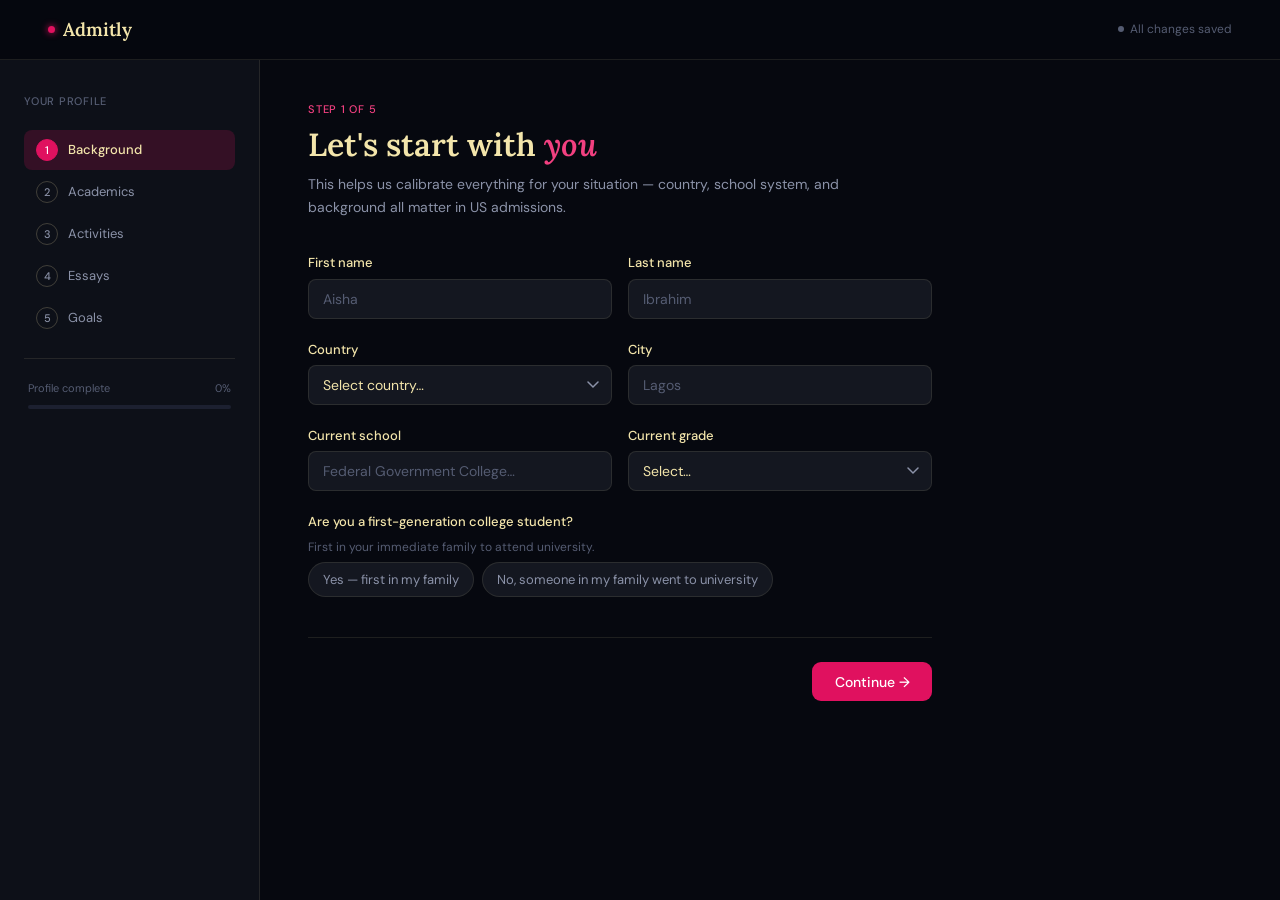
==== profile.html @ 6fceda0a "initial profile setup page" ====
<!DOCTYPE html>
<html lang="en">
<head>
  <meta charset="UTF-8" />
  <meta name="viewport" content="width=device-width, initial-scale=1.0" />
  <title>Admitly — Build Your Profile</title>
  <link rel="preconnect" href="https://fonts.googleapis.com" />
  <link rel="preconnect" href="https://fonts.gstatic.com" crossorigin />
  <link href="https://fonts.googleapis.com/css2?family=Lora:ital,wght@0,400;0,600;1,400&family=DM+Sans:opsz,wght@9..40,300;9..40,400;9..40,500&display=swap" rel="stylesheet" />

  <style>
    *, *::before, *::after { box-sizing: border-box; margin: 0; padding: 0; }

    :root {
      --ruby:        #E0115F;
      --ruby-deep:   #A80D47;
      --ruby-soft:   #F24080;
      --ruby-dim:    rgba(224, 17, 95, 0.18);
      --void:        #06080F;
      --void-2:      #0D1018;
      --void-3:      #141720;
      --void-4:      #1C2030;
      --void-5:      #252840;
      --cream:       #F3E5AB;
      --cream-dim:   #D9C97A;
      --cream-ghost: rgba(243, 229, 171, 0.08);
      --slate:       #8B92A8;
      --slate-dim:   #555C72;
      --border:      rgba(243, 229, 171, 0.1);
      --border-mid:  rgba(243, 229, 171, 0.22);
      --success:     #1A8C5B;
      --success-dim: rgba(26,140,91,0.15);
      --warn:        #C9860A;
      --warn-dim:    rgba(201,134,10,0.15);
    }

    html { scroll-behavior: smooth; }

    body {
      font-family: 'DM Sans', sans-serif;
      font-size: 15px;
      line-height: 1.65;
      color: var(--cream);
      background: var(--void);
      -webkit-font-smoothing: antialiased;
      min-height: 100vh;
    }

    /* ── Nav ─────────────────────────────────────────────── */
    nav {
      display: flex; align-items: center; justify-content: space-between;
      padding: 0 clamp(1.5rem, 5vw, 3rem);
      height: 60px;
      background: rgba(6,8,15,0.9);
      backdrop-filter: blur(16px);
      border-bottom: 1px solid var(--border);
      position: sticky; top: 0; z-index: 100;
    }

    .logo {
      font-family: 'Lora', serif; font-size: 1.15rem; font-weight: 600;
      color: var(--cream); text-decoration: none;
      display: flex; align-items: center; gap: 8px;
    }

    .logo-dot {
      width: 7px; height: 7px; border-radius: 50%;
      background: var(--ruby); box-shadow: 0 0 7px var(--ruby);
    }

    .nav-right { display: flex; align-items: center; gap: 12px; }

    .save-status {
      font-size: 12px; color: var(--slate-dim);
      display: flex; align-items: center; gap: 6px;
      transition: all .3s;
    }

    .save-status.saving { color: var(--warn); }
    .save-status.saved  { color: var(--success); }

    .save-dot {
      width: 6px; height: 6px; border-radius: 50%;
      background: currentColor;
    }

    /* ── Layout ──────────────────────────────────────────── */
    .page {
      display: grid;
      grid-template-columns: 260px 1fr;
      min-height: calc(100vh - 60px);
    }

    /* ── Sidebar ─────────────────────────────────────────── */
    .sidebar {
      background: var(--void-2);
      border-right: 1px solid var(--border);
      padding: 2rem 1.5rem;
      position: sticky;
      top: 60px;
      height: calc(100vh - 60px);
      overflow-y: auto;
    }

    .sidebar-title {
      font-size: 11px; font-weight: 500;
      text-transform: uppercase; letter-spacing: .07em;
      color: var(--slate-dim); margin-bottom: 1.25rem;
    }

    .step-nav { list-style: none; display: flex; flex-direction: column; gap: 2px; }

    .step-nav-item {
      display: flex; align-items: center; gap: 10px;
      padding: 9px 12px; border-radius: 8px;
      cursor: pointer; transition: background .15s;
      text-decoration: none;
    }

    .step-nav-item:hover { background: var(--cream-ghost); }
    .step-nav-item.active { background: var(--ruby-dim); }

    .step-nav-circle {
      width: 22px; height: 22px; border-radius: 50%;
      border: 1px solid var(--border-mid);
      display: flex; align-items: center; justify-content: center;
      font-size: 11px; font-weight: 500; color: var(--slate);
      flex-shrink: 0; transition: all .2s;
    }

    .step-nav-item.done .step-nav-circle {
      background: var(--success); border-color: var(--success); color: #fff;
    }

    .step-nav-item.active .step-nav-circle {
      background: var(--ruby); border-color: var(--ruby); color: #fff;
    }

    .step-nav-label {
      font-size: 13px; color: var(--slate); transition: color .15s;
    }

    .step-nav-item.active .step-nav-label { color: var(--cream); font-weight: 500; }
    .step-nav-item.done  .step-nav-label  { color: var(--slate); }

    .sidebar-divider { height: 1px; background: var(--border); margin: 1.25rem 0; }

    .profile-completeness { padding: 0 4px; }

    .completeness-label {
      font-size: 11px; color: var(--slate-dim);
      display: flex; justify-content: space-between; margin-bottom: 8px;
    }

    .completeness-track {
      height: 4px; background: var(--void-4);
      border-radius: 2px; overflow: hidden;
    }

    .completeness-fill {
      height: 100%; background: var(--ruby);
      border-radius: 2px; transition: width .4s ease;
    }

    /* ── Main content ────────────────────────────────────── */
    .main {
      padding: 2.5rem clamp(1.5rem, 4vw, 3rem);
      max-width: 720px;
    }

    /* ── Step panel ──────────────────────────────────────── */
    .step-panel { display: none; }
    .step-panel.active { display: block; }

    .step-eyebrow {
      font-size: 11px; font-weight: 500;
      text-transform: uppercase; letter-spacing: .07em;
      color: var(--ruby-soft); margin-bottom: .5rem;
    }

    .step-title {
      font-family: 'Lora', serif;
      font-size: clamp(1.5rem, 3vw, 2rem);
      font-weight: 600; line-height: 1.2;
      color: var(--cream); margin-bottom: .5rem;
    }

    .step-title em { font-style: italic; color: var(--ruby-soft); }

    .step-desc {
      font-size: 14px; color: var(--slate);
      line-height: 1.7; margin-bottom: 2rem;
      max-width: 540px;
    }

    /* ── Form elements ───────────────────────────────────── */
    .field { margin-bottom: 1.25rem; }

    .field label {
      display: block; font-size: 13px; font-weight: 500;
      color: var(--cream); margin-bottom: 5px;
    }

    .field .hint {
      font-size: 12px; color: var(--slate-dim);
      margin-bottom: 6px; line-height: 1.5;
    }

    .field input,
    .field select,
    .field textarea {
      width: 100%;
      font-family: 'DM Sans', sans-serif; font-size: 14px;
      background: var(--void-3);
      color: var(--cream);
      border: 1px solid var(--border);
      border-radius: 8px;
      padding: 10px 14px;
      transition: border-color .2s;
      outline: none;
      appearance: none;
    }

    .field input::placeholder,
    .field textarea::placeholder { color: var(--slate-dim); }

    .field input:focus,
    .field select:focus,
    .field textarea:focus {
      border-color: var(--ruby);
      box-shadow: 0 0 0 3px var(--ruby-dim);
    }

    .field select {
      background-image: url("data:image/svg+xml,%3Csvg xmlns='http://www.w3.org/2000/svg' width='12' height='8' viewBox='0 0 12 8'%3E%3Cpath d='M1 1l5 5 5-5' stroke='%238B92A8' stroke-width='1.5' fill='none' stroke-linecap='round'/%3E%3C/svg%3E");
      background-repeat: no-repeat;
      background-position: right 12px center;
      padding-right: 36px;
      cursor: pointer;
    }

    .field select option { background: var(--void-3); color: var(--cream); }

    .field textarea { resize: vertical; min-height: 100px; line-height: 1.65; }

    .grid-2 { display: grid; grid-template-columns: 1fr 1fr; gap: 1rem; }
    .grid-3 { display: grid; grid-template-columns: 1fr 1fr 1fr; gap: 1rem; }

    /* ── Section dividers inside steps ───────────────────── */
    .form-section {
      font-size: 11px; font-weight: 500;
      text-transform: uppercase; letter-spacing: .07em;
      color: var(--slate-dim);
      padding-bottom: .6rem;
      border-bottom: 1px solid var(--border);
      margin: 1.75rem 0 1.25rem;
    }

    /* ── Chip selectors ──────────────────────────────────── */
    .chip-group { display: flex; flex-wrap: wrap; gap: 8px; margin-top: 4px; }

    .chip {
      padding: 6px 14px; border-radius: 20px;
      border: 1px solid var(--border);
      font-size: 13px; cursor: pointer;
      color: var(--slate); background: var(--void-3);
      transition: all .15s; user-select: none;
    }

    .chip:hover { border-color: var(--border-mid); color: var(--cream); }
    .chip.selected { background: var(--ruby-dim); border-color: var(--ruby); color: var(--ruby-soft); }

    /* ── Activity rows ───────────────────────────────────── */
    .activity-list { display: flex; flex-direction: column; gap: 8px; margin-bottom: 12px; }

    .activity-row {
      background: var(--void-3);
      border: 1px solid var(--border);
      border-radius: 10px;
      padding: 12px 14px;
      display: grid;
      grid-template-columns: 1fr 1fr 90px 32px;
      gap: 8px;
      align-items: center;
    }

    .activity-row input,
    .activity-row select {
      font-family: 'DM Sans', sans-serif; font-size: 13px;
      background: var(--void-4); color: var(--cream);
      border: 1px solid var(--border); border-radius: 6px;
      padding: 7px 10px; outline: none;
      transition: border-color .2s; width: 100%;
    }

    .activity-row input:focus,
    .activity-row select:focus { border-color: var(--ruby); }

    .activity-row select {
      background-image: url("data:image/svg+xml,%3Csvg xmlns='http://www.w3.org/2000/svg' width='10' height='6' viewBox='0 0 10 6'%3E%3Cpath d='M1 1l4 4 4-4' stroke='%238B92A8' stroke-width='1.5' fill='none' stroke-linecap='round'/%3E%3C/svg%3E");
      background-repeat: no-repeat;
      background-position: right 8px center;
      padding-right: 26px;
      appearance: none;
      cursor: pointer;
    }

    .activity-row select option { background: var(--void-3); }

    .del-btn {
      background: none; border: none; cursor: pointer;
      color: var(--slate-dim); font-size: 18px; line-height: 1;
      padding: 4px; border-radius: 4px; transition: color .15s;
      display: flex; align-items: center; justify-content: center;
    }

    .del-btn:hover { color: var(--ruby-soft); }

    .add-btn {
      display: inline-flex; align-items: center; gap: 6px;
      font-size: 13px; font-weight: 500; color: var(--ruby-soft);
      cursor: pointer; background: none; border: none;
      font-family: 'DM Sans', sans-serif;
      padding: 4px 0; transition: color .15s;
    }

    .add-btn:hover { color: var(--ruby); }

    /* ── Word counter ────────────────────────────────────── */
    .word-counter {
      font-size: 11px; color: var(--slate-dim);
      text-align: right; margin-top: 4px;
    }

    .word-counter.over { color: var(--ruby-soft); }

    /* ── Info box ────────────────────────────────────────── */
    .info-box {
      background: var(--void-3);
      border: 1px solid var(--border);
      border-left: 3px solid var(--ruby);
      border-radius: 0 8px 8px 0;
      padding: 12px 14px;
      font-size: 13px; color: var(--slate);
      line-height: 1.65; margin-bottom: 1.25rem;
    }

    /* ── Step nav buttons ────────────────────────────────── */
    .step-actions {
      display: flex; justify-content: space-between; align-items: center;
      margin-top: 2.5rem; padding-top: 1.5rem;
      border-top: 1px solid var(--border);
    }

    .btn {
      display: inline-flex; align-items: center; gap: 6px;
      font-family: 'DM Sans', sans-serif; font-size: 14px; font-weight: 500;
      border-radius: 9px; padding: .65rem 1.4rem;
      cursor: pointer; transition: all .2s; border: none; text-decoration: none;
    }

    .btn-back {
      background: transparent;
      border: 1px solid var(--border-mid);
      color: var(--slate);
    }

    .btn-back:hover { color: var(--cream); border-color: var(--border-mid); background: var(--cream-ghost); }

    .btn-next {
      background: var(--ruby); color: #fff;
    }

    .btn-next:hover { background: var(--ruby-deep); }

    .btn-next:disabled {
      opacity: .45; cursor: not-allowed;
    }

    .btn-finish {
      background: var(--ruby); color: #fff;
      font-size: 15px; padding: .8rem 2rem; border-radius: 10px;
    }

    .btn-finish:hover { background: var(--ruby-deep); }

    /* ── Finish screen ───────────────────────────────────── */
    .finish-screen { text-align: center; padding: 3rem 1rem; }

    .finish-icon {
      width: 60px; height: 60px; border-radius: 50%;
      background: var(--ruby-dim); margin: 0 auto 1.5rem;
      display: flex; align-items: center; justify-content: center;
    }

    .finish-icon svg { width: 26px; height: 26px; stroke: var(--ruby-soft); fill: none; stroke-width: 2; stroke-linecap: round; stroke-linejoin: round; }

    .finish-title {
      font-family: 'Lora', serif; font-size: 2rem; font-weight: 600;
      color: var(--cream); margin-bottom: .75rem;
    }

    .finish-title em { font-style: italic; color: var(--ruby-soft); }

    .finish-sub {
      font-size: 15px; color: var(--slate); line-height: 1.7;
      margin-bottom: 2rem; max-width: 420px;
      margin-left: auto; margin-right: auto;
    }

    .summary-chips {
      display: flex; flex-wrap: wrap; gap: 8px;
      justify-content: center; margin-bottom: 2rem;
    }

    .summary-chip {
      background: var(--void-3); border: 1px solid var(--border);
      border-radius: 8px; padding: 6px 14px; font-size: 13px; color: var(--slate);
    }

    /* ── Toast ───────────────────────────────────────────── */
    .toast {
      position: fixed; bottom: 2rem; right: 2rem;
      background: var(--void-3); border: 1px solid var(--border);
      border-radius: 10px; padding: 12px 18px;
      font-size: 13px; color: var(--cream);
      display: flex; align-items: center; gap: 8px;
      transform: translateY(80px); opacity: 0;
      transition: all .3s ease;
      z-index: 200;
    }

    .toast.show { transform: translateY(0); opacity: 1; }
    .toast-dot { width: 7px; height: 7px; border-radius: 50%; background: var(--success); }

    /* ── Responsive ──────────────────────────────────────── */
    @media (max-width: 700px) {
      .page { grid-template-columns: 1fr; }
      .sidebar { display: none; }
      .grid-2, .grid-3 { grid-template-columns: 1fr; }
      .activity-row { grid-template-columns: 1fr 32px; grid-template-rows: auto auto auto; }
      .activity-row input:first-child { grid-column: 1; }
    }
  </style>
</head>
<body>

  <!-- ── Nav ─────────────────────────────────────────────── -->
  <nav>
    <a href="index.html" class="logo"><span class="logo-dot"></span>Admitly</a>
    <div class="nav-right">
      <div class="save-status" id="saveStatus">
        <span class="save-dot"></span>
        <span id="saveText">All changes saved</span>
      </div>
    </div>
  </nav>

  <div class="page">

    <!-- ── Sidebar ────────────────────────────────────────── -->
    <aside class="sidebar">
      <div class="sidebar-title">Your profile</div>
      <ul class="step-nav" id="stepNav">
        <li class="step-nav-item active" data-step="0" onclick="goToStep(0)">
          <div class="step-nav-circle">1</div>
          <span class="step-nav-label">Background</span>
        </li>
        <li class="step-nav-item" data-step="1" onclick="goToStep(1)">
          <div class="step-nav-circle">2</div>
          <span class="step-nav-label">Academics</span>
        </li>
        <li class="step-nav-item" data-step="2" onclick="goToStep(2)">
          <div class="step-nav-circle">3</div>
          <span class="step-nav-label">Activities</span>
        </li>
        <li class="step-nav-item" data-step="3" onclick="goToStep(3)">
          <div class="step-nav-circle">4</div>
          <span class="step-nav-label">Essays</span>
        </li>
        <li class="step-nav-item" data-step="4" onclick="goToStep(4)">
          <div class="step-nav-circle">5</div>
          <span class="step-nav-label">Goals</span>
        </li>
      </ul>

      <div class="sidebar-divider"></div>

      <div class="profile-completeness">
        <div class="completeness-label">
          <span>Profile complete</span>
          <span id="completenessNum">0%</span>
        </div>
        <div class="completeness-track">
          <div class="completeness-fill" id="completenessFill" style="width:0%"></div>
        </div>
      </div>
    </aside>

    <!-- ── Main ───────────────────────────────────────────── -->
    <main class="main">

      <!-- Step 1: Background -->
      <div class="step-panel active" id="panel-0">
        <div class="step-eyebrow">Step 1 of 5</div>
        <h1 class="step-title">Let's start with <em>you</em></h1>
        <p class="step-desc">This helps us calibrate everything for your situation — country, school system, and background all matter in US admissions.</p>

        <div class="grid-2">
          <div class="field">
            <label>First name</label>
            <input id="firstName" type="text" placeholder="Aisha" oninput="save()" />
          </div>
          <div class="field">
            <label>Last name</label>
            <input id="lastName" type="text" placeholder="Ibrahim" oninput="save()" />
          </div>
        </div>

        <div class="grid-2">
          <div class="field">
            <label>Country</label>
            <select id="country" onchange="save()">
              <option value="">Select country…</option>
              <option>Afghanistan</option><option>Albania</option><option>Algeria</option>
              <option>Argentina</option><option>Armenia</option><option>Azerbaijan</option>
              <option>Bangladesh</option><option>Bolivia</option><option>Brazil</option>
              <option>Cambodia</option><option>Cameroon</option><option>Chile</option>
              <option>China</option><option>Colombia</option><option>Congo</option>
              <option>Ecuador</option><option>Egypt</option><option>Ethiopia</option>
              <option>Georgia</option><option>Ghana</option><option>Guatemala</option>
              <option>Honduras</option><option>India</option><option>Indonesia</option>
              <option>Iran</option><option>Iraq</option><option>Jordan</option>
              <option>Kazakhstan</option><option>Kenya</option><option>Kyrgyzstan</option>
              <option>Lebanon</option><option>Libya</option><option>Malaysia</option>
              <option>Mexico</option><option>Mongolia</option><option>Morocco</option>
              <option>Mozambique</option><option>Myanmar</option><option>Nepal</option>
              <option>Nicaragua</option><option>Nigeria</option><option>Pakistan</option>
              <option>Panama</option><option>Paraguay</option><option>Peru</option>
              <option>Philippines</option><option>Rwanda</option><option>Senegal</option>
              <option>Sierra Leone</option><option>Sri Lanka</option><option>Sudan</option>
              <option>Syria</option><option>Tajikistan</option><option>Tanzania</option>
              <option>Thailand</option><option>Tunisia</option><option>Turkey</option>
              <option>Turkmenistan</option><option>Uganda</option><option>Ukraine</option>
              <option>Uzbekistan</option><option>Venezuela</option><option>Vietnam</option>
              <option>Yemen</option><option>Zambia</option><option>Zimbabwe</option>
            </select>
          </div>
          <div class="field">
            <label>City</label>
            <input id="city" type="text" placeholder="Lagos" oninput="save()" />
          </div>
        </div>

        <div class="grid-2">
          <div class="field">
            <label>Current school</label>
            <input id="school" type="text" placeholder="Federal Government College…" oninput="save()" />
          </div>
          <div class="field">
            <label>Current grade</label>
            <select id="grade" onchange="save()">
              <option value="">Select…</option>
              <option>Grade 9 (Freshman)</option>
              <option>Grade 10 (Sophomore)</option>
              <option>Grade 11 (Junior)</option>
              <option>Grade 12 (Senior)</option>
              <option>Gap year / graduated</option>
            </select>
          </div>
        </div>

        <div class="field">
          <label>Are you a first-generation college student?</label>
          <div class="hint">First in your immediate family to attend university.</div>
          <div class="chip-group" id="firstGenGroup">
            <div class="chip" onclick="selectChip('firstGenGroup','firstGen','yes',this)">Yes — first in my family</div>
            <div class="chip" onclick="selectChip('firstGenGroup','firstGen','no',this)">No, someone in my family went to university</div>
          </div>
        </div>

        <div class="step-actions">
          <span></span>
          <button class="btn btn-next" onclick="nextStep()">Continue →</button>
        </div>
      </div>

      <!-- Step 2: Academics -->
      <div class="step-panel" id="panel-1">
        <div class="step-eyebrow">Step 2 of 5</div>
        <h1 class="step-title">Your <em>academic</em> profile</h1>
        <p class="step-desc">Enter what you have. Don't worry if you haven't taken every test — we'll tell you which ones matter for your target schools.</p>

        <div class="form-section">GPA</div>

        <div class="grid-2">
          <div class="field">
            <label>Cumulative GPA</label>
            <div class="hint">Convert to 4.0 scale if needed — we'll help if your system is different.</div>
            <input id="gpa" type="number" step="0.01" min="0" max="4.0" placeholder="3.80" oninput="save()" />
          </div>
          <div class="field">
            <label>Grading scale</label>
            <select id="gradingScale" onchange="save()">
              <option value="">Select…</option>
              <option>4.0 scale</option>
              <option>5.0 scale (weighted)</option>
              <option>100-point scale</option>
              <option>A–F letter grades</option>
              <option>WAEC / NECO grading</option>
              <option>Other</option>
            </select>
          </div>
        </div>

        <div class="form-section">Standardized tests</div>

        <div class="grid-3">
          <div class="field">
            <label>SAT total</label>
            <div class="hint">400–1600. Leave blank if not taken.</div>
            <input id="sat" type="number" placeholder="1380" oninput="save()" />
          </div>
          <div class="field">
            <label>ACT composite</label>
            <div class="hint">1–36.</div>
            <input id="act" type="number" placeholder="30" oninput="save()" />
          </div>
          <div class="field">
            <label>TOEFL / IELTS</label>
            <div class="hint">Leave blank if native English speaker.</div>
            <input id="toefl" placeholder="105 / 7.5" oninput="save()" />
          </div>
        </div>

        <div class="form-section">Curriculum</div>

        <div class="grid-3">
          <div class="field">
            <label>IB predicted score</label>
            <div class="hint">Out of 45. Leave blank if not IB.</div>
            <input id="ib" type="number" placeholder="38" oninput="save()" />
          </div>
          <div class="field">
            <label>AP courses taken</label>
            <div class="hint">Total number taken or planned.</div>
            <input id="ap" type="number" placeholder="4" oninput="save()" />
          </div>
          <div class="field">
            <label>A-Levels</label>
            <div class="hint">Number of A-Level subjects.</div>
            <input id="alevels" type="number" placeholder="3" oninput="save()" />
          </div>
        </div>

        <div class="info-box">
          No SAT yet? That's okay — many schools are test-optional. But a score of 1350+ can significantly improve your chances at match schools. We'll factor in whether you have a test when building your list.
        </div>

        <div class="step-actions">
          <button class="btn btn-back" onclick="prevStep()">← Back</button>
          <button class="btn btn-next" onclick="nextStep()">Continue →</button>
        </div>
      </div>

      <!-- Step 3: Activities -->
      <div class="step-panel" id="panel-2">
        <div class="step-eyebrow">Step 3 of 5</div>
        <h1 class="step-title">Extracurriculars &amp; <em>activities</em></h1>
        <p class="step-desc">List your most meaningful activities — clubs, sports, competitions, volunteering, jobs, research, anything. US admissions values leadership, commitment, and impact.</p>

        <div class="activity-list" id="activityList"></div>
        <button class="add-btn" onclick="addActivity()">+ Add activity</button>

        <div class="info-box" style="margin-top:1.5rem;">
          Tip: Don't just list participation — briefly describe your role and impact. "President" beats "Member". We'll help you frame each activity for your applications later.
        </div>

        <div class="step-actions">
          <button class="btn btn-back" onclick="prevStep()">← Back</button>
          <button class="btn btn-next" onclick="nextStep()">Continue →</button>
        </div>
      </div>

      <!-- Step 4: Essays -->
      <div class="step-panel" id="panel-3">
        <div class="step-eyebrow">Step 4 of 5</div>
        <h1 class="step-title">Your <em>essays</em></h1>
        <p class="step-desc">Paste drafts if you have them, or write a few sentences of ideas. This is where international students most often lose points — we'll help you fix that.</p>

        <div class="field">
          <label>Common App personal statement</label>
          <div class="hint">650 words max. This goes to every school. Tell your story — who you are, not just what you've achieved.</div>
          <textarea id="personalStatement" rows="10" placeholder="Paste your draft here, or write a few sentences about what you'd want to say. What experience shaped who you are? What do you want a US admissions officer to understand about you that isn't obvious from your grades?" oninput="save(); countWords('personalStatement','psCount',650)"></textarea>
          <div class="word-counter" id="psCount">0 / 650 words</div>
        </div>

        <div class="field">
          <label>Why this major? <span style="font-weight:400;color:var(--slate-dim);font-size:12px">— optional for now</span></label>
          <div class="hint">Many schools ask why you want to study your chosen field. A rough draft or a few key ideas is enough for now.</div>
          <textarea id="whyMajor" rows="5" placeholder="e.g. I became interested in CS after building a small weather app to help my family's farm predict rainfall…" oninput="save(); countWords('whyMajor','whyCount',300)"></textarea>
          <div class="word-counter" id="whyCount">0 / 300 words</div>
        </div>

        <div class="step-actions">
          <button class="btn btn-back" onclick="prevStep()">← Back</button>
          <button class="btn btn-next" onclick="nextStep()">Continue →</button>
        </div>
      </div>

      <!-- Step 5: Goals -->
      <div class="step-panel" id="panel-4">
        <div class="step-eyebrow">Step 5 of 5</div>
        <h1 class="step-title">Goals &amp; <em>preferences</em></h1>
        <p class="step-desc">The last piece — this shapes your school list and chance scores directly.</p>

        <div class="field">
          <label>Intended major(s)</label>
          <div class="hint">Select up to 3. You can change your mind — it doesn't lock you in.</div>
          <div class="chip-group" id="majorsGroup">
            <div class="chip" onclick="toggleMulti('majorsGroup','majors',this,3)">Computer Science</div>
            <div class="chip" onclick="toggleMulti('majorsGroup','majors',this,3)">Engineering</div>
            <div class="chip" onclick="toggleMulti('majorsGroup','majors',this,3)">Business</div>
            <div class="chip" onclick="toggleMulti('majorsGroup','majors',this,3)">Economics</div>
            <div class="chip" onclick="toggleMulti('majorsGroup','majors',this,3)">Biology</div>
            <div class="chip" onclick="toggleMulti('majorsGroup','majors',this,3)">Pre-Med</div>
            <div class="chip" onclick="toggleMulti('majorsGroup','majors',this,3)">Mathematics</div>
            <div class="chip" onclick="toggleMulti('majorsGroup','majors',this,3)">Psychology</div>
            <div class="chip" onclick="toggleMulti('majorsGroup','majors',this,3)">Political Science</div>
            <div class="chip" onclick="toggleMulti('majorsGroup','majors',this,3)">International Relations</div>
            <div class="chip" onclick="toggleMulti('majorsGroup','majors',this,3)">Environmental Science</div>
            <div class="chip" onclick="toggleMulti('majorsGroup','majors',this,3)">Architecture</div>
            <div class="chip" onclick="toggleMulti('majorsGroup','majors',this,3)">Film &amp; Media</div>
            <div class="chip" onclick="toggleMulti('majorsGroup','majors',this,3)">Philosophy</div>
            <div class="chip" onclick="toggleMulti('majorsGroup','majors',this,3)">Sociology</div>
            <div class="chip" onclick="toggleMulti('majorsGroup','majors',this,3)">Undecided</div>
          </div>
        </div>

        <div class="grid-2">
          <div class="field">
            <label>Annual budget (tuition + living)</label>
            <div class="hint">Include financial aid you'd need. This is private and shapes your list.</div>
            <select id="budget" onchange="save()">
              <option value="">Select range…</option>
              <option>Under $20,000/yr (need significant aid)</option>
              <option>$20,000–$35,000/yr</option>
              <option>$35,000–$55,000/yr</option>
              <option>$55,000+ / no budget constraint</option>
            </select>
          </div>
          <div class="field">
            <label>Application timeline</label>
            <select id="timeline" onchange="save()">
              <option value="">Select…</option>
              <option>Applying this fall (Class of 2026)</option>
              <option>Applying next fall (Class of 2027)</option>
              <option>Applying in 2+ years</option>
              <option>Just exploring for now</option>
            </select>
          </div>
        </div>

        <div class="field">
          <label>What matters most to you in a university?</label>
          <div class="chip-group" id="valuesGroup">
            <div class="chip" onclick="toggleMulti('valuesGroup','values',this,99)">Financial aid available</div>
            <div class="chip" onclick="toggleMulti('valuesGroup','values',this,99)">Strong research opportunities</div>
            <div class="chip" onclick="toggleMulti('valuesGroup','values',this,99)">Large international community</div>
            <div class="chip" onclick="toggleMulti('valuesGroup','values',this,99)">Small class sizes</div>
            <div class="chip" onclick="toggleMulti('valuesGroup','values',this,99)">Co-op / internship programs</div>
            <div class="chip" onclick="toggleMulti('valuesGroup','values',this,99)">Urban campus</div>
            <div class="chip" onclick="toggleMulti('valuesGroup','values',this,99)">Strong alumni network</div>
            <div class="chip" onclick="toggleMulti('valuesGroup','values',this,99)">Sports &amp; campus life</div>
            <div class="chip" onclick="toggleMulti('valuesGroup','values',this,99)">Close to industry / tech hubs</div>
          </div>
        </div>

        <div class="step-actions">
          <button class="btn btn-back" onclick="prevStep()">← Back</button>
          <button class="btn btn-finish" onclick="finish()">Complete profile →</button>
        </div>
      </div>

      <!-- Finish screen -->
      <div class="step-panel" id="panel-finish">
        <div class="finish-screen">
          <div class="finish-icon">
            <svg viewBox="0 0 24 24"><polyline points="20 6 9 17 4 12"/></svg>
          </div>
          <h1 class="finish-title">Profile <em>complete!</em></h1>
          <p class="finish-sub">Your profile has been saved. Next step: see your personalized school list and admission chances.</p>
          <div class="summary-chips" id="summaryChips"></div>
          <a href="results.html" class="btn btn-finish">See my school list + chances →</a>
        </div>
      </div>

    </main>
  </div>

  <!-- Toast -->
  <div class="toast" id="toast">
    <span class="toast-dot"></span>
    <span id="toastMsg">Profile saved</span>
  </div>

  <script>
    // ── State ─────────────────────────────────────────────
    let currentStep = 0;
    const TOTAL_STEPS = 5;

    const state = {
      firstName: '', lastName: '', country: '', city: '', school: '',
      grade: '', firstGen: '',
      gpa: '', gradingScale: '', sat: '', act: '', toefl: '', ib: '', ap: '', alevels: '',
      activities: [{ name: '', role: '', years: '1' }],
      personalStatement: '', whyMajor: '',
      majors: [], budget: '', timeline: '', values: []
    };

    // ── LocalStorage persistence ──────────────────────────
    function save() {
      collectFields();
      try {
        localStorage.setItem('admitly_profile', JSON.stringify(state));
        setSaveStatus('saved', 'All changes saved');
      } catch(e) {
        setSaveStatus('saving', 'Could not save');
      }
      updateCompleteness();
    }

    function loadSaved() {
      const raw = localStorage.getItem('admitly_profile');
      if (!raw) return;
      try {
        const saved = JSON.parse(raw);
        Object.assign(state, saved);
        restoreFields();
        updateCompleteness();
      } catch(e) {}
    }

    function collectFields() {
      const ids = ['firstName','lastName','country','city','school','grade',
                   'gpa','gradingScale','sat','act','toefl','ib','ap','alevels',
                   'personalStatement','whyMajor','budget','timeline'];
      ids.forEach(id => {
        const el = document.getElementById(id);
        if (el) state[id] = el.value;
      });
      // activities collected live via addActivity/removeActivity
    }

    function restoreFields() {
      const ids = ['firstName','lastName','country','city','school','grade',
                   'gpa','gradingScale','sat','act','toefl','ib','ap','alevels',
                   'personalStatement','whyMajor','budget','timeline'];
      ids.forEach(id => {
        const el = document.getElementById(id);
        if (el && state[id]) el.value = state[id];
      });

      // restore chips
      if (state.firstGen) restoreSingleChip('firstGenGroup', 'firstGen', state.firstGen);
      if (state.majors.length) restoreMultiChips('majorsGroup', state.majors);
      if (state.values.length) restoreMultiChips('valuesGroup', state.values);

      // restore activities
      if (state.activities && state.activities.length) {
        renderActivities();
      }

      // restore word counts
      countWords('personalStatement', 'psCount', 650);
      countWords('whyMajor', 'whyCount', 300);
    }

    function restoreSingleChip(groupId, key, val) {
      document.querySelectorAll(`#${groupId} .chip`).forEach(c => {
        if (c.textContent.trim().toLowerCase().startsWith(val)) {
          c.classList.add('selected');
        }
      });
    }

    function restoreMultiChips(groupId, vals) {
      document.querySelectorAll(`#${groupId} .chip`).forEach(c => {
        if (vals.includes(c.textContent.trim())) c.classList.add('selected');
      });
    }

    // ── Save status indicator ─────────────────────────────
    let saveTimer;
    function setSaveStatus(type, msg) {
      const el = document.getElementById('saveStatus');
      const txt = document.getElementById('saveText');
      el.className = `save-status ${type}`;
      txt.textContent = msg;
      clearTimeout(saveTimer);
      if (type === 'saved') {
        saveTimer = setTimeout(() => {
          el.className = 'save-status';
          txt.textContent = 'All changes saved';
        }, 2000);
      }
    }

    // ── Completeness ──────────────────────────────────────
    function updateCompleteness() {
      const checks = [
        state.firstName, state.country, state.grade,
        state.gpa,
        state.activities.some(a => a.name),
        state.personalStatement.length > 50,
        state.majors.length > 0, state.budget
      ];
      const done = checks.filter(Boolean).length;
      const pct = Math.round(done / checks.length * 100);
      document.getElementById('completenessFill').style.width = pct + '%';
      document.getElementById('completenessNum').textContent = pct + '%';
    }

    // ── Step navigation ───────────────────────────────────
    function goToStep(n) {
      if (n > currentStep + 1) return; // can't skip ahead
      save();
      showStep(n);
    }

    function nextStep() {
      save();
      if (currentStep < TOTAL_STEPS - 1) showStep(currentStep + 1);
    }

    function prevStep() {
      save();
      if (currentStep > 0) showStep(currentStep - 1);
    }

    function showStep(n) {
      // hide all panels
      document.querySelectorAll('.step-panel').forEach(p => p.classList.remove('active'));
      document.getElementById(`panel-${n}`).classList.add('active');

      // update sidebar
      document.querySelectorAll('.step-nav-item').forEach((item, i) => {
        item.classList.remove('active', 'done');
        if (i < n)       item.classList.add('done');
        else if (i === n) item.classList.add('active');

        const circle = item.querySelector('.step-nav-circle');
        if (i < n) circle.textContent = '✓';
        else circle.textContent = i + 1;
      });

      currentStep = n;
      window.scrollTo({ top: 0, behavior: 'smooth' });
    }

    function finish() {
      save();
      // show finish panel
      document.querySelectorAll('.step-panel').forEach(p => p.classList.remove('active'));
      document.getElementById('panel-finish').classList.add('active');
      document.querySelectorAll('.step-nav-item').forEach(item => {
        item.classList.remove('active');
        item.classList.add('done');
        item.querySelector('.step-nav-circle').textContent = '✓';
      });

      // build summary chips
      const chips = [
        state.country || '—',
        state.gpa ? `GPA ${state.gpa}` : 'No GPA yet',
        state.sat ? `SAT ${state.sat}` : 'No SAT yet',
        state.majors.length ? state.majors.slice(0,2).join(', ') : 'Undecided',
        `${state.activities.filter(a=>a.name).length} activities`
      ];
      document.getElementById('summaryChips').innerHTML =
        chips.map(c => `<div class="summary-chip">${c}</div>`).join('');

      showToast('Profile saved successfully!');
      window.scrollTo({ top: 0, behavior: 'smooth' });
    }

    // ── Chip helpers ──────────────────────────────────────
    function selectChip(groupId, key, val, el) {
      document.querySelectorAll(`#${groupId} .chip`).forEach(c => c.classList.remove('selected'));
      el.classList.add('selected');
      state[key] = val;
      save();
    }

    function toggleMulti(groupId, key, el, max) {
      const val = el.textContent.trim();
      if (el.classList.contains('selected')) {
        el.classList.remove('selected');
        state[key] = state[key].filter(v => v !== val);
      } else {
        if (state[key].length >= max) return;
        el.classList.add('selected');
        state[key].push(val);
      }
      save();
    }

    // ── Word counter ──────────────────────────────────────
    function countWords(inputId, counterId, max) {
      const el = document.getElementById(inputId);
      const counter = document.getElementById(counterId);
      if (!el || !counter) return;
      const words = el.value.trim().split(/\s+/).filter(Boolean).length;
      counter.textContent = `${words} / ${max} words`;
      counter.classList.toggle('over', words > max);
    }

    // ── Activities ────────────────────────────────────────
    function renderActivities() {
      const list = document.getElementById('activityList');
      list.innerHTML = state.activities.map((a, i) => `
        <div class="activity-row">
          <input placeholder="Activity name (e.g. Math Olympiad, Debate Club)" value="${escHtml(a.name)}"
            oninput="state.activities[${i}].name=this.value;save()" />
          <input placeholder="Your role (e.g. Team Captain, Founder)" value="${escHtml(a.role)}"
            oninput="state.activities[${i}].role=this.value;save()" />
          <select onchange="state.activities[${i}].years=this.value;save()">
            ${['1 yr','2 yrs','3 yrs','4+ yrs'].map((y,yi) =>
              `<option value="${yi+1}" ${a.years==yi+1?'selected':''}>${y}</option>`
            ).join('')}
          </select>
          <button class="del-btn" onclick="removeActivity(${i})" title="Remove">×</button>
        </div>`).join('');
    }

    function addActivity() {
      state.activities.push({ name: '', role: '', years: '1' });
      renderActivities();
    }

    function removeActivity(i) {
      if (state.activities.length <= 1) return;
      state.activities.splice(i, 1);
      renderActivities();
      save();
    }

    function escHtml(s) {
      return (s || '').replace(/&/g,'&amp;').replace(/"/g,'&quot;').replace(/</g,'&lt;');
    }

    // ── Toast ─────────────────────────────────────────────
    function showToast(msg) {
      const t = document.getElementById('toast');
      document.getElementById('toastMsg').textContent = msg;
      t.classList.add('show');
      setTimeout(() => t.classList.remove('show'), 3000);
    }

    // ── Init ──────────────────────────────────────────────
    renderActivities();
    loadSaved();
  </script>

</body>
</html>
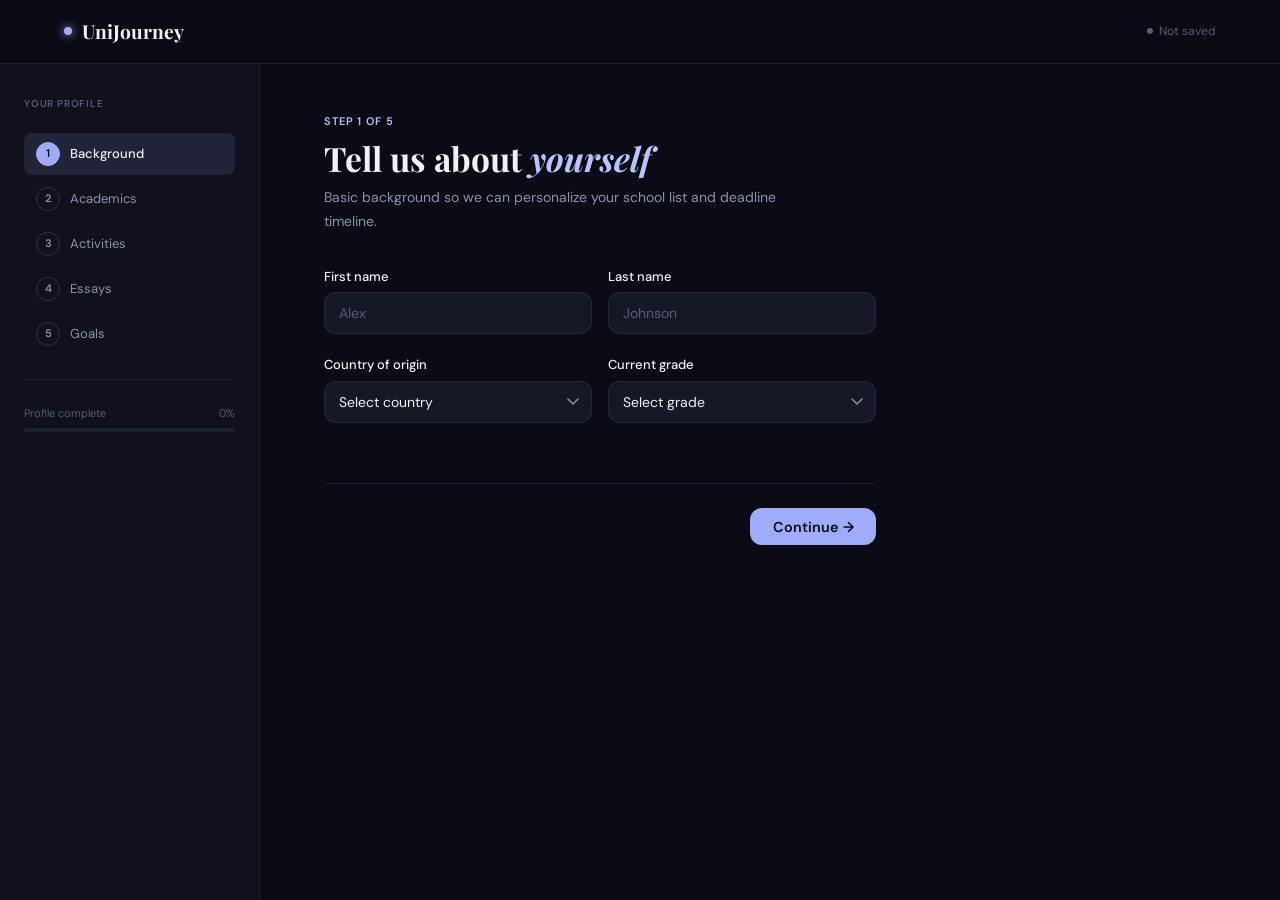
==== commit 72a49438: "Initial commit" ====
--- a/profile.html
+++ b/profile.html
@@ -1,1066 +1,547 @@
 <!DOCTYPE html>
 <html lang="en">
 <head>
-  <meta charset="UTF-8" />
-  <meta name="viewport" content="width=device-width, initial-scale=1.0" />
-  <title>Admitly — Build Your Profile</title>
-  <link rel="preconnect" href="https://fonts.googleapis.com" />
-  <link rel="preconnect" href="https://fonts.gstatic.com" crossorigin />
-  <link href="https://fonts.googleapis.com/css2?family=Lora:ital,wght@0,400;0,600;1,400&family=DM+Sans:opsz,wght@9..40,300;9..40,400;9..40,500&display=swap" rel="stylesheet" />
-
-  <style>
-    *, *::before, *::after { box-sizing: border-box; margin: 0; padding: 0; }
-
-    :root {
-      --ruby:        #E0115F;
-      --ruby-deep:   #A80D47;
-      --ruby-soft:   #F24080;
-      --ruby-dim:    rgba(224, 17, 95, 0.18);
-      --void:        #06080F;
-      --void-2:      #0D1018;
-      --void-3:      #141720;
-      --void-4:      #1C2030;
-      --void-5:      #252840;
-      --cream:       #F3E5AB;
-      --cream-dim:   #D9C97A;
-      --cream-ghost: rgba(243, 229, 171, 0.08);
-      --slate:       #8B92A8;
-      --slate-dim:   #555C72;
-      --border:      rgba(243, 229, 171, 0.1);
-      --border-mid:  rgba(243, 229, 171, 0.22);
-      --success:     #1A8C5B;
-      --success-dim: rgba(26,140,91,0.15);
-      --warn:        #C9860A;
-      --warn-dim:    rgba(201,134,10,0.15);
-    }
-
-    html { scroll-behavior: smooth; }
-
-    body {
-      font-family: 'DM Sans', sans-serif;
-      font-size: 15px;
-      line-height: 1.65;
-      color: var(--cream);
-      background: var(--void);
-      -webkit-font-smoothing: antialiased;
-      min-height: 100vh;
-    }
-
-    /* ── Nav ─────────────────────────────────────────────── */
-    nav {
-      display: flex; align-items: center; justify-content: space-between;
-      padding: 0 clamp(1.5rem, 5vw, 3rem);
-      height: 60px;
-      background: rgba(6,8,15,0.9);
-      backdrop-filter: blur(16px);
-      border-bottom: 1px solid var(--border);
-      position: sticky; top: 0; z-index: 100;
-    }
-
-    .logo {
-      font-family: 'Lora', serif; font-size: 1.15rem; font-weight: 600;
-      color: var(--cream); text-decoration: none;
-      display: flex; align-items: center; gap: 8px;
-    }
-
-    .logo-dot {
-      width: 7px; height: 7px; border-radius: 50%;
-      background: var(--ruby); box-shadow: 0 0 7px var(--ruby);
-    }
-
-    .nav-right { display: flex; align-items: center; gap: 12px; }
-
-    .save-status {
-      font-size: 12px; color: var(--slate-dim);
-      display: flex; align-items: center; gap: 6px;
-      transition: all .3s;
-    }
-
-    .save-status.saving { color: var(--warn); }
-    .save-status.saved  { color: var(--success); }
-
-    .save-dot {
-      width: 6px; height: 6px; border-radius: 50%;
-      background: currentColor;
-    }
-
-    /* ── Layout ──────────────────────────────────────────── */
-    .page {
-      display: grid;
-      grid-template-columns: 260px 1fr;
-      min-height: calc(100vh - 60px);
-    }
-
-    /* ── Sidebar ─────────────────────────────────────────── */
-    .sidebar {
-      background: var(--void-2);
-      border-right: 1px solid var(--border);
-      padding: 2rem 1.5rem;
-      position: sticky;
-      top: 60px;
-      height: calc(100vh - 60px);
-      overflow-y: auto;
-    }
-
-    .sidebar-title {
-      font-size: 11px; font-weight: 500;
-      text-transform: uppercase; letter-spacing: .07em;
-      color: var(--slate-dim); margin-bottom: 1.25rem;
-    }
-
-    .step-nav { list-style: none; display: flex; flex-direction: column; gap: 2px; }
-
-    .step-nav-item {
-      display: flex; align-items: center; gap: 10px;
-      padding: 9px 12px; border-radius: 8px;
-      cursor: pointer; transition: background .15s;
-      text-decoration: none;
-    }
-
-    .step-nav-item:hover { background: var(--cream-ghost); }
-    .step-nav-item.active { background: var(--ruby-dim); }
-
-    .step-nav-circle {
-      width: 22px; height: 22px; border-radius: 50%;
-      border: 1px solid var(--border-mid);
-      display: flex; align-items: center; justify-content: center;
-      font-size: 11px; font-weight: 500; color: var(--slate);
-      flex-shrink: 0; transition: all .2s;
-    }
-
-    .step-nav-item.done .step-nav-circle {
-      background: var(--success); border-color: var(--success); color: #fff;
-    }
-
-    .step-nav-item.active .step-nav-circle {
-      background: var(--ruby); border-color: var(--ruby); color: #fff;
-    }
-
-    .step-nav-label {
-      font-size: 13px; color: var(--slate); transition: color .15s;
-    }
-
-    .step-nav-item.active .step-nav-label { color: var(--cream); font-weight: 500; }
-    .step-nav-item.done  .step-nav-label  { color: var(--slate); }
-
-    .sidebar-divider { height: 1px; background: var(--border); margin: 1.25rem 0; }
-
-    .profile-completeness { padding: 0 4px; }
-
-    .completeness-label {
-      font-size: 11px; color: var(--slate-dim);
-      display: flex; justify-content: space-between; margin-bottom: 8px;
-    }
-
-    .completeness-track {
-      height: 4px; background: var(--void-4);
-      border-radius: 2px; overflow: hidden;
-    }
-
-    .completeness-fill {
-      height: 100%; background: var(--ruby);
-      border-radius: 2px; transition: width .4s ease;
-    }
-
-    /* ── Main content ────────────────────────────────────── */
-    .main {
-      padding: 2.5rem clamp(1.5rem, 4vw, 3rem);
-      max-width: 720px;
-    }
-
-    /* ── Step panel ──────────────────────────────────────── */
-    .step-panel { display: none; }
-    .step-panel.active { display: block; }
-
-    .step-eyebrow {
-      font-size: 11px; font-weight: 500;
-      text-transform: uppercase; letter-spacing: .07em;
-      color: var(--ruby-soft); margin-bottom: .5rem;
-    }
-
-    .step-title {
-      font-family: 'Lora', serif;
-      font-size: clamp(1.5rem, 3vw, 2rem);
-      font-weight: 600; line-height: 1.2;
-      color: var(--cream); margin-bottom: .5rem;
-    }
-
-    .step-title em { font-style: italic; color: var(--ruby-soft); }
-
-    .step-desc {
-      font-size: 14px; color: var(--slate);
-      line-height: 1.7; margin-bottom: 2rem;
-      max-width: 540px;
-    }
-
-    /* ── Form elements ───────────────────────────────────── */
-    .field { margin-bottom: 1.25rem; }
-
-    .field label {
-      display: block; font-size: 13px; font-weight: 500;
-      color: var(--cream); margin-bottom: 5px;
-    }
-
-    .field .hint {
-      font-size: 12px; color: var(--slate-dim);
-      margin-bottom: 6px; line-height: 1.5;
-    }
-
-    .field input,
-    .field select,
-    .field textarea {
-      width: 100%;
-      font-family: 'DM Sans', sans-serif; font-size: 14px;
-      background: var(--void-3);
-      color: var(--cream);
-      border: 1px solid var(--border);
-      border-radius: 8px;
-      padding: 10px 14px;
-      transition: border-color .2s;
-      outline: none;
-      appearance: none;
-    }
-
-    .field input::placeholder,
-    .field textarea::placeholder { color: var(--slate-dim); }
-
-    .field input:focus,
-    .field select:focus,
-    .field textarea:focus {
-      border-color: var(--ruby);
-      box-shadow: 0 0 0 3px var(--ruby-dim);
-    }
-
-    .field select {
-      background-image: url("data:image/svg+xml,%3Csvg xmlns='http://www.w3.org/2000/svg' width='12' height='8' viewBox='0 0 12 8'%3E%3Cpath d='M1 1l5 5 5-5' stroke='%238B92A8' stroke-width='1.5' fill='none' stroke-linecap='round'/%3E%3C/svg%3E");
-      background-repeat: no-repeat;
-      background-position: right 12px center;
-      padding-right: 36px;
-      cursor: pointer;
-    }
-
-    .field select option { background: var(--void-3); color: var(--cream); }
-
-    .field textarea { resize: vertical; min-height: 100px; line-height: 1.65; }
-
-    .grid-2 { display: grid; grid-template-columns: 1fr 1fr; gap: 1rem; }
-    .grid-3 { display: grid; grid-template-columns: 1fr 1fr 1fr; gap: 1rem; }
-
-    /* ── Section dividers inside steps ───────────────────── */
-    .form-section {
-      font-size: 11px; font-weight: 500;
-      text-transform: uppercase; letter-spacing: .07em;
-      color: var(--slate-dim);
-      padding-bottom: .6rem;
-      border-bottom: 1px solid var(--border);
-      margin: 1.75rem 0 1.25rem;
-    }
-
-    /* ── Chip selectors ──────────────────────────────────── */
-    .chip-group { display: flex; flex-wrap: wrap; gap: 8px; margin-top: 4px; }
-
-    .chip {
-      padding: 6px 14px; border-radius: 20px;
-      border: 1px solid var(--border);
-      font-size: 13px; cursor: pointer;
-      color: var(--slate); background: var(--void-3);
-      transition: all .15s; user-select: none;
-    }
-
-    .chip:hover { border-color: var(--border-mid); color: var(--cream); }
-    .chip.selected { background: var(--ruby-dim); border-color: var(--ruby); color: var(--ruby-soft); }
-
-    /* ── Activity rows ───────────────────────────────────── */
-    .activity-list { display: flex; flex-direction: column; gap: 8px; margin-bottom: 12px; }
-
-    .activity-row {
-      background: var(--void-3);
-      border: 1px solid var(--border);
-      border-radius: 10px;
-      padding: 12px 14px;
-      display: grid;
-      grid-template-columns: 1fr 1fr 90px 32px;
-      gap: 8px;
-      align-items: center;
-    }
-
-    .activity-row input,
-    .activity-row select {
-      font-family: 'DM Sans', sans-serif; font-size: 13px;
-      background: var(--void-4); color: var(--cream);
-      border: 1px solid var(--border); border-radius: 6px;
-      padding: 7px 10px; outline: none;
-      transition: border-color .2s; width: 100%;
-    }
-
-    .activity-row input:focus,
-    .activity-row select:focus { border-color: var(--ruby); }
-
-    .activity-row select {
-      background-image: url("data:image/svg+xml,%3Csvg xmlns='http://www.w3.org/2000/svg' width='10' height='6' viewBox='0 0 10 6'%3E%3Cpath d='M1 1l4 4 4-4' stroke='%238B92A8' stroke-width='1.5' fill='none' stroke-linecap='round'/%3E%3C/svg%3E");
-      background-repeat: no-repeat;
-      background-position: right 8px center;
-      padding-right: 26px;
-      appearance: none;
-      cursor: pointer;
-    }
-
-    .activity-row select option { background: var(--void-3); }
-
-    .del-btn {
-      background: none; border: none; cursor: pointer;
-      color: var(--slate-dim); font-size: 18px; line-height: 1;
-      padding: 4px; border-radius: 4px; transition: color .15s;
-      display: flex; align-items: center; justify-content: center;
-    }
-
-    .del-btn:hover { color: var(--ruby-soft); }
-
-    .add-btn {
-      display: inline-flex; align-items: center; gap: 6px;
-      font-size: 13px; font-weight: 500; color: var(--ruby-soft);
-      cursor: pointer; background: none; border: none;
-      font-family: 'DM Sans', sans-serif;
-      padding: 4px 0; transition: color .15s;
-    }
-
-    .add-btn:hover { color: var(--ruby); }
-
-    /* ── Word counter ────────────────────────────────────── */
-    .word-counter {
-      font-size: 11px; color: var(--slate-dim);
-      text-align: right; margin-top: 4px;
-    }
-
-    .word-counter.over { color: var(--ruby-soft); }
-
-    /* ── Info box ────────────────────────────────────────── */
-    .info-box {
-      background: var(--void-3);
-      border: 1px solid var(--border);
-      border-left: 3px solid var(--ruby);
-      border-radius: 0 8px 8px 0;
-      padding: 12px 14px;
-      font-size: 13px; color: var(--slate);
-      line-height: 1.65; margin-bottom: 1.25rem;
-    }
-
-    /* ── Step nav buttons ────────────────────────────────── */
-    .step-actions {
-      display: flex; justify-content: space-between; align-items: center;
-      margin-top: 2.5rem; padding-top: 1.5rem;
-      border-top: 1px solid var(--border);
-    }
-
-    .btn {
-      display: inline-flex; align-items: center; gap: 6px;
-      font-family: 'DM Sans', sans-serif; font-size: 14px; font-weight: 500;
-      border-radius: 9px; padding: .65rem 1.4rem;
-      cursor: pointer; transition: all .2s; border: none; text-decoration: none;
-    }
-
-    .btn-back {
-      background: transparent;
-      border: 1px solid var(--border-mid);
-      color: var(--slate);
-    }
-
-    .btn-back:hover { color: var(--cream); border-color: var(--border-mid); background: var(--cream-ghost); }
-
-    .btn-next {
-      background: var(--ruby); color: #fff;
-    }
-
-    .btn-next:hover { background: var(--ruby-deep); }
-
-    .btn-next:disabled {
-      opacity: .45; cursor: not-allowed;
-    }
-
-    .btn-finish {
-      background: var(--ruby); color: #fff;
-      font-size: 15px; padding: .8rem 2rem; border-radius: 10px;
-    }
-
-    .btn-finish:hover { background: var(--ruby-deep); }
-
-    /* ── Finish screen ───────────────────────────────────── */
-    .finish-screen { text-align: center; padding: 3rem 1rem; }
-
-    .finish-icon {
-      width: 60px; height: 60px; border-radius: 50%;
-      background: var(--ruby-dim); margin: 0 auto 1.5rem;
-      display: flex; align-items: center; justify-content: center;
-    }
-
-    .finish-icon svg { width: 26px; height: 26px; stroke: var(--ruby-soft); fill: none; stroke-width: 2; stroke-linecap: round; stroke-linejoin: round; }
-
-    .finish-title {
-      font-family: 'Lora', serif; font-size: 2rem; font-weight: 600;
-      color: var(--cream); margin-bottom: .75rem;
-    }
-
-    .finish-title em { font-style: italic; color: var(--ruby-soft); }
-
-    .finish-sub {
-      font-size: 15px; color: var(--slate); line-height: 1.7;
-      margin-bottom: 2rem; max-width: 420px;
-      margin-left: auto; margin-right: auto;
-    }
-
-    .summary-chips {
-      display: flex; flex-wrap: wrap; gap: 8px;
-      justify-content: center; margin-bottom: 2rem;
-    }
-
-    .summary-chip {
-      background: var(--void-3); border: 1px solid var(--border);
-      border-radius: 8px; padding: 6px 14px; font-size: 13px; color: var(--slate);
-    }
-
-    /* ── Toast ───────────────────────────────────────────── */
-    .toast {
-      position: fixed; bottom: 2rem; right: 2rem;
-      background: var(--void-3); border: 1px solid var(--border);
-      border-radius: 10px; padding: 12px 18px;
-      font-size: 13px; color: var(--cream);
-      display: flex; align-items: center; gap: 8px;
-      transform: translateY(80px); opacity: 0;
-      transition: all .3s ease;
-      z-index: 200;
-    }
-
-    .toast.show { transform: translateY(0); opacity: 1; }
-    .toast-dot { width: 7px; height: 7px; border-radius: 50%; background: var(--success); }
-
-    /* ── Responsive ──────────────────────────────────────── */
-    @media (max-width: 700px) {
-      .page { grid-template-columns: 1fr; }
-      .sidebar { display: none; }
-      .grid-2, .grid-3 { grid-template-columns: 1fr; }
-      .activity-row { grid-template-columns: 1fr 32px; grid-template-rows: auto auto auto; }
-      .activity-row input:first-child { grid-column: 1; }
-    }
-  </style>
+<meta charset="UTF-8"/>
+<meta name="viewport" content="width=device-width, initial-scale=1.0"/>
+<title>UniJourney — Build Your Profile</title>
+<link rel="preconnect" href="https://fonts.googleapis.com"/>
+<link rel="preconnect" href="https://fonts.gstatic.com" crossorigin/>
+<link href="https://fonts.googleapis.com/css2?family=Playfair+Display:ital,wght@0,500;0,700;1,500&family=DM+Sans:opsz,wght@9..40,300;9..40,400;9..40,500;9..40,600&display=swap" rel="stylesheet"/>
+<link rel="stylesheet" href="style.css"/>
+<style>
+.page-layout {
+  display: grid;
+  grid-template-columns: 260px 1fr;
+  min-height: calc(100vh - 64px);
+}
+
+/* ── Sidebar ─────────────────── */
+.sidebar {
+  background: var(--bg2);
+  border-right: 1px solid var(--border);
+  padding: 2rem 1.5rem;
+  position: sticky; top: 64px;
+  height: calc(100vh - 64px);
+  overflow-y: auto;
+}
+.sidebar-title {
+  font-size: 10px; font-weight: 600;
+  text-transform: uppercase; letter-spacing: .08em;
+  color: var(--slate-dim); margin-bottom: 1.25rem;
+}
+.step-nav { list-style: none; display: flex; flex-direction: column; gap: 3px; }
+.step-nav-item {
+  display: flex; align-items: center; gap: 10px;
+  padding: 9px 12px; border-radius: 8px;
+  cursor: pointer; transition: background .15s;
+}
+.step-nav-item:hover { background: rgba(159,172,251,0.06); }
+.step-nav-item.active { background: var(--pri-dim); }
+.step-nav-item.done .sni-circle { background: var(--green); border-color: var(--green); color: #fff; }
+.step-nav-item.active .sni-circle { background: var(--pri); border-color: var(--pri); color: #0A0B14; }
+.sni-circle {
+  width: 24px; height: 24px; border-radius: 50%;
+  border: 1px solid var(--border-mid);
+  display: flex; align-items: center; justify-content: center;
+  font-size: 11px; font-weight: 600; color: var(--slate);
+  flex-shrink: 0; transition: all .2s;
+}
+.sni-label { font-size: 13px; color: var(--slate); transition: color .15s; }
+.step-nav-item.active .sni-label { color: var(--white); font-weight: 500; }
+.sidebar-divider { height: 1px; background: var(--border); margin: 1.5rem 0; }
+.completeness-label {
+  font-size: 11px; color: var(--slate-dim);
+  display: flex; justify-content: space-between; margin-bottom: 6px;
+}
+.completeness-track {
+  height: 4px; background: var(--bg4); border-radius: 2px; overflow: hidden;
+}
+.completeness-fill {
+  height: 100%; background: var(--pri);
+  border-radius: 2px; transition: width .4s ease; width: 0%;
+}
+
+/* ── Main content ────────────── */
+.main-content {
+  padding: 3rem clamp(2rem, 5vw, 4rem);
+  max-width: 680px;
+}
+.step-panel { display: none; }
+.step-panel.active { display: block; }
+.step-eyebrow { font-size: 11px; font-weight: 600; text-transform: uppercase; letter-spacing: .08em; color: var(--pri-soft); margin-bottom: .5rem; }
+.step-title { font-family: 'Playfair Display', serif; font-size: clamp(1.6rem, 3vw, 2.1rem); font-weight: 700; color: var(--white); margin-bottom: .5rem; }
+.step-title em { font-style: italic; color: var(--pri-soft); }
+.step-desc { font-size: 14px; color: var(--slate); line-height: 1.7; margin-bottom: 2rem; max-width: 500px; }
+.form-section { font-size: 10px; font-weight: 600; text-transform: uppercase; letter-spacing: .08em; color: var(--slate-dim); padding-bottom: .5rem; border-bottom: 1px solid var(--border); margin: 2rem 0 1.25rem; }
+.step-actions {
+  display: flex; justify-content: space-between; align-items: center;
+  margin-top: 2.5rem; padding-top: 1.5rem; border-top: 1px solid var(--border);
+}
+
+/* ── Activity rows ───────────── */
+.activity-list { display: flex; flex-direction: column; gap: 8px; margin-bottom: 12px; }
+.activity-row {
+  background: var(--bg3); border: 1px solid var(--border);
+  border-radius: 10px; padding: 10px 14px;
+  display: grid; grid-template-columns: 1fr 1fr 90px 32px; gap: 8px; align-items: center;
+}
+.activity-row input, .activity-row select {
+  font-family: 'DM Sans', sans-serif; font-size: 13px;
+  background: var(--bg4); color: var(--white);
+  border: 1px solid var(--border); border-radius: 6px;
+  padding: 7px 10px; outline: none; width: 100%;
+  transition: border-color .2s;
+}
+.activity-row input:focus, .activity-row select:focus { border-color: var(--pri); }
+.activity-row select {
+  background-image: url("data:image/svg+xml,%3Csvg xmlns='http://www.w3.org/2000/svg' width='10' height='6' viewBox='0 0 10 6'%3E%3Cpath d='M1 1l4 4 4-4' stroke='%238B92A8' stroke-width='1.5' fill='none' stroke-linecap='round'/%3E%3C/svg%3E");
+  background-repeat: no-repeat; background-position: right 8px center;
+  padding-right: 26px; appearance: none; cursor: pointer;
+}
+.del-btn {
+  background: none; border: none; cursor: pointer;
+  color: var(--slate-dim); font-size: 18px; line-height: 1;
+  display: flex; align-items: center; justify-content: center;
+  transition: color .15s; border-radius: 4px;
+}
+.del-btn:hover { color: var(--red); }
+.add-btn {
+  display: inline-flex; align-items: center; gap: 6px;
+  font-size: 13px; font-weight: 500; color: var(--pri-soft);
+  cursor: pointer; background: none; border: none;
+  font-family: 'DM Sans', sans-serif; padding: 4px 0; transition: color .15s;
+}
+.add-btn:hover { color: var(--pri); }
+.word-counter { font-size: 11px; color: var(--slate-dim); text-align: right; margin-top: 4px; }
+.word-counter.over { color: var(--red); }
+.info-box {
+  background: var(--bg3); border: 1px solid var(--border);
+  border-left: 3px solid var(--pri); border-radius: 0 8px 8px 0;
+  padding: 12px 14px; font-size: 13px; color: var(--slate);
+  line-height: 1.65; margin-bottom: 1.25rem;
+}
+
+/* ── Finish screen ───────────── */
+.finish-wrap { text-align: center; padding: 4rem 1rem; }
+.finish-icon {
+  width: 64px; height: 64px; border-radius: 50%;
+  background: var(--green-dim); margin: 0 auto 1.5rem;
+  display: flex; align-items: center; justify-content: center;
+}
+.finish-icon svg { width: 28px; height: 28px; stroke: var(--green); fill: none; stroke-width: 2; stroke-linecap: round; stroke-linejoin: round; }
+.finish-chips { display: flex; flex-wrap: wrap; gap: 8px; justify-content: center; margin: 1.5rem 0 2rem; }
+.finish-chip { background: var(--bg3); border: 1px solid var(--border); border-radius: 8px; padding: 6px 14px; font-size: 13px; color: var(--slate); }
+.save-status { font-size: 12px; color: var(--slate-dim); display: flex; align-items: center; gap: 6px; }
+.save-dot { width: 6px; height: 6px; border-radius: 50%; background: var(--green); }
+
+@media (max-width: 768px) {
+  .page-layout { grid-template-columns: 1fr; }
+  .sidebar { display: none; }
+  .main-content { padding: 2rem 1.25rem; }
+  .activity-row { grid-template-columns: 1fr 32px; grid-template-rows: auto auto auto; }
+}
+</style>
 </head>
 <body>
 
-  <!-- ── Nav ─────────────────────────────────────────────── -->
-  <nav>
-    <a href="index.html" class="logo"><span class="logo-dot"></span>Admitly</a>
-    <div class="nav-right">
-      <div class="save-status" id="saveStatus">
-        <span class="save-dot"></span>
-        <span id="saveText">All changes saved</span>
-      </div>
-    </div>
-  </nav>
-
-  <div class="page">
-
-    <!-- ── Sidebar ────────────────────────────────────────── -->
-    <aside class="sidebar">
-      <div class="sidebar-title">Your profile</div>
-      <ul class="step-nav" id="stepNav">
-        <li class="step-nav-item active" data-step="0" onclick="goToStep(0)">
-          <div class="step-nav-circle">1</div>
-          <span class="step-nav-label">Background</span>
-        </li>
-        <li class="step-nav-item" data-step="1" onclick="goToStep(1)">
-          <div class="step-nav-circle">2</div>
-          <span class="step-nav-label">Academics</span>
-        </li>
-        <li class="step-nav-item" data-step="2" onclick="goToStep(2)">
-          <div class="step-nav-circle">3</div>
-          <span class="step-nav-label">Activities</span>
-        </li>
-        <li class="step-nav-item" data-step="3" onclick="goToStep(3)">
-          <div class="step-nav-circle">4</div>
-          <span class="step-nav-label">Essays</span>
-        </li>
-        <li class="step-nav-item" data-step="4" onclick="goToStep(4)">
-          <div class="step-nav-circle">5</div>
-          <span class="step-nav-label">Goals</span>
-        </li>
-      </ul>
-
-      <div class="sidebar-divider"></div>
-
-      <div class="profile-completeness">
-        <div class="completeness-label">
-          <span>Profile complete</span>
-          <span id="completenessNum">0%</span>
+<nav>
+  <a href="index.html" class="logo"><span class="logo-dot"></span>UniJourney</a>
+  <div class="save-status" id="saveStatus">
+    <span class="save-dot" id="saveDot" style="background:var(--slate-dim)"></span>
+    <span id="saveText">Not saved</span>
+  </div>
+</nav>
+
+<div class="page-layout">
+  <aside class="sidebar">
+    <div class="sidebar-title">Your profile</div>
+    <ul class="step-nav" id="stepNav">
+      <li class="step-nav-item active" onclick="goToStep(0)"><div class="sni-circle">1</div><span class="sni-label">Background</span></li>
+      <li class="step-nav-item" onclick="goToStep(1)"><div class="sni-circle">2</div><span class="sni-label">Academics</span></li>
+      <li class="step-nav-item" onclick="goToStep(2)"><div class="sni-circle">3</div><span class="sni-label">Activities</span></li>
+      <li class="step-nav-item" onclick="goToStep(3)"><div class="sni-circle">4</div><span class="sni-label">Essays</span></li>
+      <li class="step-nav-item" onclick="goToStep(4)"><div class="sni-circle">5</div><span class="sni-label">Goals</span></li>
+    </ul>
+    <div class="sidebar-divider"></div>
+    <div class="completeness-label">
+      <span>Profile complete</span><span id="completeNum">0%</span>
+    </div>
+    <div class="completeness-track">
+      <div class="completeness-fill" id="completeFill"></div>
+    </div>
+  </aside>
+
+  <main class="main-content">
+
+    <!-- Step 0: Background -->
+    <div class="step-panel active" id="panel-0">
+      <p class="step-eyebrow">Step 1 of 5</p>
+      <h1 class="step-title">Tell us about <em>yourself</em></h1>
+      <p class="step-desc">Basic background so we can personalize your school list and deadline timeline.</p>
+      <div class="grid-2">
+        <div class="field"><label>First name</label><input id="firstName" placeholder="Alex"/></div>
+        <div class="field"><label>Last name</label><input id="lastName" placeholder="Johnson"/></div>
+      </div>
+      <div class="grid-2">
+        <div class="field">
+          <label>Country of origin</label>
+          <select id="country">
+            <option value="">Select country</option>
+            <option>Kazakhstan</option><option>China</option><option>India</option>
+            <option>South Korea</option><option>Russia</option><option>Ukraine</option>
+            <option>Turkey</option><option>Brazil</option><option>Nigeria</option>
+            <option>Pakistan</option><option>Bangladesh</option><option>Vietnam</option>
+            <option>Mexico</option><option>Canada</option><option>Other</option>
+          </select>
         </div>
-        <div class="completeness-track">
-          <div class="completeness-fill" id="completenessFill" style="width:0%"></div>
+        <div class="field">
+          <label>Current grade</label>
+          <select id="grade">
+            <option value="">Select grade</option>
+            <option>9th Grade</option><option>10th Grade</option>
+            <option>11th Grade</option><option>12th Grade</option>
+          </select>
         </div>
       </div>
-    </aside>
-
-    <!-- ── Main ───────────────────────────────────────────── -->
-    <main class="main">
-
-      <!-- Step 1: Background -->
-      <div class="step-panel active" id="panel-0">
-        <div class="step-eyebrow">Step 1 of 5</div>
-        <h1 class="step-title">Let's start with <em>you</em></h1>
-        <p class="step-desc">This helps us calibrate everything for your situation — country, school system, and background all matter in US admissions.</p>
-
-        <div class="grid-2">
-          <div class="field">
-            <label>First name</label>
-            <input id="firstName" type="text" placeholder="Aisha" oninput="save()" />
-          </div>
-          <div class="field">
-            <label>Last name</label>
-            <input id="lastName" type="text" placeholder="Ibrahim" oninput="save()" />
-          </div>
+      <div class="step-actions">
+        <span></span>
+        <button class="btn btn-primary" onclick="nextStep()">Continue →</button>
+      </div>
+    </div>
+
+    <!-- Step 1: Academics -->
+    <div class="step-panel" id="panel-1">
+      <p class="step-eyebrow">Step 2 of 5</p>
+      <h1 class="step-title">Your <em>academic</em> profile</h1>
+      <p class="step-desc">Enter your scores. If you haven't taken a test yet, leave it blank — we'll still calculate your chances test-optionally.</p>
+      <div class="form-section">Test scores</div>
+      <div class="grid-2">
+        <div class="field"><label>SAT score</label><div class="hint">Out of 1600</div><input type="number" id="sat" placeholder="e.g. 1380" min="400" max="1600"/></div>
+        <div class="field"><label>ACT score</label><div class="hint">Out of 36</div><input type="number" id="act" placeholder="e.g. 31" min="1" max="36"/></div>
+      </div>
+      <div class="form-section">Academic record</div>
+      <div class="grid-2">
+        <div class="field"><label>GPA (unweighted)</label><div class="hint">Out of 4.0</div><input type="number" id="gpa" placeholder="e.g. 3.7" min="0" max="4.0" step="0.1"/></div>
+        <div class="field">
+          <label>Grading scale</label>
+          <select id="gradingScale">
+            <option>4.0 (US standard)</option>
+            <option>5.0 scale</option>
+            <option>100-point scale</option>
+            <option>Letter grades</option>
+            <option>IB points</option>
+          </select>
         </div>
-
-        <div class="grid-2">
-          <div class="field">
-            <label>Country</label>
-            <select id="country" onchange="save()">
-              <option value="">Select country…</option>
-              <option>Afghanistan</option><option>Albania</option><option>Algeria</option>
-              <option>Argentina</option><option>Armenia</option><option>Azerbaijan</option>
-              <option>Bangladesh</option><option>Bolivia</option><option>Brazil</option>
-              <option>Cambodia</option><option>Cameroon</option><option>Chile</option>
-              <option>China</option><option>Colombia</option><option>Congo</option>
-              <option>Ecuador</option><option>Egypt</option><option>Ethiopia</option>
-              <option>Georgia</option><option>Ghana</option><option>Guatemala</option>
-              <option>Honduras</option><option>India</option><option>Indonesia</option>
-              <option>Iran</option><option>Iraq</option><option>Jordan</option>
-              <option>Kazakhstan</option><option>Kenya</option><option>Kyrgyzstan</option>
-              <option>Lebanon</option><option>Libya</option><option>Malaysia</option>
-              <option>Mexico</option><option>Mongolia</option><option>Morocco</option>
-              <option>Mozambique</option><option>Myanmar</option><option>Nepal</option>
-              <option>Nicaragua</option><option>Nigeria</option><option>Pakistan</option>
-              <option>Panama</option><option>Paraguay</option><option>Peru</option>
-              <option>Philippines</option><option>Rwanda</option><option>Senegal</option>
-              <option>Sierra Leone</option><option>Sri Lanka</option><option>Sudan</option>
-              <option>Syria</option><option>Tajikistan</option><option>Tanzania</option>
-              <option>Thailand</option><option>Tunisia</option><option>Turkey</option>
-              <option>Turkmenistan</option><option>Uganda</option><option>Ukraine</option>
-              <option>Uzbekistan</option><option>Venezuela</option><option>Vietnam</option>
-              <option>Yemen</option><option>Zambia</option><option>Zimbabwe</option>
-            </select>
-          </div>
-          <div class="field">
-            <label>City</label>
-            <input id="city" type="text" placeholder="Lagos" oninput="save()" />
-          </div>
+      </div>
+      <div class="form-section">English proficiency</div>
+      <div class="grid-2">
+        <div class="field"><label>IELTS score</label><div class="hint">Overall band score</div><input type="number" id="ielts" placeholder="e.g. 7.0" min="0" max="9" step="0.5"/></div>
+        <div class="field"><label>TOEFL score</label><div class="hint">iBT total score</div><input type="number" id="toefl" placeholder="e.g. 105" min="0" max="120"/></div>
+      </div>
+      <div class="info-box">If you are a native English speaker or attend an English-medium school, you may be exempt from IELTS/TOEFL. Check each school's policy individually.</div>
+      <div class="step-actions">
+        <button class="btn btn-ghost" onclick="prevStep()">← Back</button>
+        <button class="btn btn-primary" onclick="nextStep()">Continue →</button>
+      </div>
+    </div>
+
+    <!-- Step 2: Activities -->
+    <div class="step-panel" id="panel-2">
+      <p class="step-eyebrow">Step 3 of 5</p>
+      <h1 class="step-title">Extracurricular <em>activities</em></h1>
+      <p class="step-desc">List clubs, competitions, volunteering, sports, research, or work. Up to 8 activities. The more detail, the better your EC score.</p>
+      <div class="activity-list" id="activityList"></div>
+      <button class="add-btn" onclick="addActivity()">+ Add activity</button>
+      <div class="step-actions">
+        <button class="btn btn-ghost" onclick="prevStep()">← Back</button>
+        <button class="btn btn-primary" onclick="nextStep()">Continue →</button>
+      </div>
+    </div>
+
+    <!-- Step 3: Essays -->
+    <div class="step-panel" id="panel-3">
+      <p class="step-eyebrow">Step 4 of 5</p>
+      <h1 class="step-title">Personal <em>statement</em></h1>
+      <p class="step-desc">Paste your CommonApp essay or a draft. We use this to score your essay quality as part of the chance calculation. Aim for 500–650 words.</p>
+      <div class="field">
+        <label>Personal statement</label>
+        <div class="hint">CommonApp essay — 650 word limit</div>
+        <textarea id="personalStatement" rows="12" placeholder="Paste your personal statement here..." oninput="countWords('personalStatement','psCount',650)"></textarea>
+        <div class="word-counter" id="psCount">0 / 650 words</div>
+      </div>
+      <div class="field">
+        <label>Why this major? <span style="color:var(--slate-dim);font-weight:400;">(optional)</span></label>
+        <textarea id="whyMajor" rows="4" placeholder="Why do you want to study your intended major?" oninput="countWords('whyMajor','wmCount',300)"></textarea>
+        <div class="word-counter" id="wmCount">0 / 300 words</div>
+      </div>
+      <div class="step-actions">
+        <button class="btn btn-ghost" onclick="prevStep()">← Back</button>
+        <button class="btn btn-primary" onclick="nextStep()">Continue →</button>
+      </div>
+    </div>
+
+    <!-- Step 4: Goals -->
+    <div class="step-panel" id="panel-4">
+      <p class="step-eyebrow">Step 5 of 5 — Last one!</p>
+      <h1 class="step-title">Goals & <em>preferences</em></h1>
+      <p class="step-desc">Help us filter your school list by what matters most to you.</p>
+      <div class="field">
+        <label>Intended major</label>
+        <select id="major">
+          <option value="">Select area of study</option>
+          <option>Computer Science / Software Engineering</option>
+          <option>Electrical / Computer Engineering</option>
+          <option>Mechanical / Civil / Aerospace Engineering</option>
+          <option>Business / Finance / Economics</option>
+          <option>Data Science / AI / Machine Learning</option>
+          <option>Biology / Pre-Med / Public Health</option>
+          <option>Mathematics / Statistics</option>
+          <option>Physics / Chemistry</option>
+          <option>Political Science / International Relations</option>
+          <option>Psychology / Cognitive Science</option>
+          <option>Arts & Design</option>
+          <option>Undecided / Liberal Arts</option>
+        </select>
+      </div>
+      <div class="field">
+        <label>Annual budget (tuition)</label>
+        <select id="budget">
+          <option value="">Select budget range</option>
+          <option>Under $20,000 / year</option>
+          <option>$20,000 – $40,000 / year</option>
+          <option>$40,000 – $60,000 / year</option>
+          <option>$60,000+ / year (any cost)</option>
+        </select>
+      </div>
+      <div class="field">
+        <label>Application timeline</label>
+        <select id="timeline">
+          <option value="">When are you applying?</option>
+          <option>Fall 2025 (this cycle)</option>
+          <option>Fall 2026 (next cycle)</option>
+          <option>Fall 2027</option>
+          <option>Just exploring</option>
+        </select>
+      </div>
+      <div class="field">
+        <label>Preferred location</label>
+        <div class="chip-group" id="locationGroup">
+          <div class="chip" onclick="toggleChip(this,'location')">Northeast</div>
+          <div class="chip" onclick="toggleChip(this,'location')">West Coast</div>
+          <div class="chip" onclick="toggleChip(this,'location')">South</div>
+          <div class="chip" onclick="toggleChip(this,'location')">Midwest</div>
+          <div class="chip selected" onclick="toggleChip(this,'location')">No preference</div>
         </div>
-
-        <div class="grid-2">
-          <div class="field">
-            <label>Current school</label>
-            <input id="school" type="text" placeholder="Federal Government College…" oninput="save()" />
-          </div>
-          <div class="field">
-            <label>Current grade</label>
-            <select id="grade" onchange="save()">
-              <option value="">Select…</option>
-              <option>Grade 9 (Freshman)</option>
-              <option>Grade 10 (Sophomore)</option>
-              <option>Grade 11 (Junior)</option>
-              <option>Grade 12 (Senior)</option>
-              <option>Gap year / graduated</option>
-            </select>
-          </div>
+      </div>
+      <div class="step-actions">
+        <button class="btn btn-ghost" onclick="prevStep()">← Back</button>
+        <button class="btn btn-primary" id="finishBtn" onclick="finish()">Calculate my chances →</button>
+      </div>
+    </div>
+
+    <!-- Finish -->
+    <div class="step-panel" id="panel-finish">
+      <div class="finish-wrap">
+        <div class="finish-icon">
+          <svg viewBox="0 0 24 24"><polyline points="20 6 9 17 4 12"/></svg>
         </div>
-
-        <div class="field">
-          <label>Are you a first-generation college student?</label>
-          <div class="hint">First in your immediate family to attend university.</div>
-          <div class="chip-group" id="firstGenGroup">
-            <div class="chip" onclick="selectChip('firstGenGroup','firstGen','yes',this)">Yes — first in my family</div>
-            <div class="chip" onclick="selectChip('firstGenGroup','firstGen','no',this)">No, someone in my family went to university</div>
-          </div>
+        <h2 class="step-title" style="text-align:center;">Profile <em>saved!</em></h2>
+        <p class="step-desc" style="text-align:center;margin:0 auto 0;">Your data is stored and your personalized school list is ready.</p>
+        <div class="finish-chips" id="summaryChips"></div>
+        <div style="display:flex;gap:12px;justify-content:center;flex-wrap:wrap;">
+          <a href="results.html" class="btn btn-primary btn-lg">See my school list →</a>
+          <button class="btn btn-ghost" onclick="goToStep(0)">Edit profile</button>
         </div>
-
-        <div class="step-actions">
-          <span></span>
-          <button class="btn btn-next" onclick="nextStep()">Continue →</button>
-        </div>
-      </div>
-
-      <!-- Step 2: Academics -->
-      <div class="step-panel" id="panel-1">
-        <div class="step-eyebrow">Step 2 of 5</div>
-        <h1 class="step-title">Your <em>academic</em> profile</h1>
-        <p class="step-desc">Enter what you have. Don't worry if you haven't taken every test — we'll tell you which ones matter for your target schools.</p>
-
-        <div class="form-section">GPA</div>
-
-        <div class="grid-2">
-          <div class="field">
-            <label>Cumulative GPA</label>
-            <div class="hint">Convert to 4.0 scale if needed — we'll help if your system is different.</div>
-            <input id="gpa" type="number" step="0.01" min="0" max="4.0" placeholder="3.80" oninput="save()" />
-          </div>
-          <div class="field">
-            <label>Grading scale</label>
-            <select id="gradingScale" onchange="save()">
-              <option value="">Select…</option>
-              <option>4.0 scale</option>
-              <option>5.0 scale (weighted)</option>
-              <option>100-point scale</option>
-              <option>A–F letter grades</option>
-              <option>WAEC / NECO grading</option>
-              <option>Other</option>
-            </select>
-          </div>
-        </div>
-
-        <div class="form-section">Standardized tests</div>
-
-        <div class="grid-3">
-          <div class="field">
-            <label>SAT total</label>
-            <div class="hint">400–1600. Leave blank if not taken.</div>
-            <input id="sat" type="number" placeholder="1380" oninput="save()" />
-          </div>
-          <div class="field">
-            <label>ACT composite</label>
-            <div class="hint">1–36.</div>
-            <input id="act" type="number" placeholder="30" oninput="save()" />
-          </div>
-          <div class="field">
-            <label>TOEFL / IELTS</label>
-            <div class="hint">Leave blank if native English speaker.</div>
-            <input id="toefl" placeholder="105 / 7.5" oninput="save()" />
-          </div>
-        </div>
-
-        <div class="form-section">Curriculum</div>
-
-        <div class="grid-3">
-          <div class="field">
-            <label>IB predicted score</label>
-            <div class="hint">Out of 45. Leave blank if not IB.</div>
-            <input id="ib" type="number" placeholder="38" oninput="save()" />
-          </div>
-          <div class="field">
-            <label>AP courses taken</label>
-            <div class="hint">Total number taken or planned.</div>
-            <input id="ap" type="number" placeholder="4" oninput="save()" />
-          </div>
-          <div class="field">
-            <label>A-Levels</label>
-            <div class="hint">Number of A-Level subjects.</div>
-            <input id="alevels" type="number" placeholder="3" oninput="save()" />
-          </div>
-        </div>
-
-        <div class="info-box">
-          No SAT yet? That's okay — many schools are test-optional. But a score of 1350+ can significantly improve your chances at match schools. We'll factor in whether you have a test when building your list.
-        </div>
-
-        <div class="step-actions">
-          <button class="btn btn-back" onclick="prevStep()">← Back</button>
-          <button class="btn btn-next" onclick="nextStep()">Continue →</button>
-        </div>
-      </div>
-
-      <!-- Step 3: Activities -->
-      <div class="step-panel" id="panel-2">
-        <div class="step-eyebrow">Step 3 of 5</div>
-        <h1 class="step-title">Extracurriculars &amp; <em>activities</em></h1>
-        <p class="step-desc">List your most meaningful activities — clubs, sports, competitions, volunteering, jobs, research, anything. US admissions values leadership, commitment, and impact.</p>
-
-        <div class="activity-list" id="activityList"></div>
-        <button class="add-btn" onclick="addActivity()">+ Add activity</button>
-
-        <div class="info-box" style="margin-top:1.5rem;">
-          Tip: Don't just list participation — briefly describe your role and impact. "President" beats "Member". We'll help you frame each activity for your applications later.
-        </div>
-
-        <div class="step-actions">
-          <button class="btn btn-back" onclick="prevStep()">← Back</button>
-          <button class="btn btn-next" onclick="nextStep()">Continue →</button>
-        </div>
-      </div>
-
-      <!-- Step 4: Essays -->
-      <div class="step-panel" id="panel-3">
-        <div class="step-eyebrow">Step 4 of 5</div>
-        <h1 class="step-title">Your <em>essays</em></h1>
-        <p class="step-desc">Paste drafts if you have them, or write a few sentences of ideas. This is where international students most often lose points — we'll help you fix that.</p>
-
-        <div class="field">
-          <label>Common App personal statement</label>
-          <div class="hint">650 words max. This goes to every school. Tell your story — who you are, not just what you've achieved.</div>
-          <textarea id="personalStatement" rows="10" placeholder="Paste your draft here, or write a few sentences about what you'd want to say. What experience shaped who you are? What do you want a US admissions officer to understand about you that isn't obvious from your grades?" oninput="save(); countWords('personalStatement','psCount',650)"></textarea>
-          <div class="word-counter" id="psCount">0 / 650 words</div>
-        </div>
-
-        <div class="field">
-          <label>Why this major? <span style="font-weight:400;color:var(--slate-dim);font-size:12px">— optional for now</span></label>
-          <div class="hint">Many schools ask why you want to study your chosen field. A rough draft or a few key ideas is enough for now.</div>
-          <textarea id="whyMajor" rows="5" placeholder="e.g. I became interested in CS after building a small weather app to help my family's farm predict rainfall…" oninput="save(); countWords('whyMajor','whyCount',300)"></textarea>
-          <div class="word-counter" id="whyCount">0 / 300 words</div>
-        </div>
-
-        <div class="step-actions">
-          <button class="btn btn-back" onclick="prevStep()">← Back</button>
-          <button class="btn btn-next" onclick="nextStep()">Continue →</button>
-        </div>
-      </div>
-
-      <!-- Step 5: Goals -->
-      <div class="step-panel" id="panel-4">
-        <div class="step-eyebrow">Step 5 of 5</div>
-        <h1 class="step-title">Goals &amp; <em>preferences</em></h1>
-        <p class="step-desc">The last piece — this shapes your school list and chance scores directly.</p>
-
-        <div class="field">
-          <label>Intended major(s)</label>
-          <div class="hint">Select up to 3. You can change your mind — it doesn't lock you in.</div>
-          <div class="chip-group" id="majorsGroup">
-            <div class="chip" onclick="toggleMulti('majorsGroup','majors',this,3)">Computer Science</div>
-            <div class="chip" onclick="toggleMulti('majorsGroup','majors',this,3)">Engineering</div>
-            <div class="chip" onclick="toggleMulti('majorsGroup','majors',this,3)">Business</div>
-            <div class="chip" onclick="toggleMulti('majorsGroup','majors',this,3)">Economics</div>
-            <div class="chip" onclick="toggleMulti('majorsGroup','majors',this,3)">Biology</div>
-            <div class="chip" onclick="toggleMulti('majorsGroup','majors',this,3)">Pre-Med</div>
-            <div class="chip" onclick="toggleMulti('majorsGroup','majors',this,3)">Mathematics</div>
-            <div class="chip" onclick="toggleMulti('majorsGroup','majors',this,3)">Psychology</div>
-            <div class="chip" onclick="toggleMulti('majorsGroup','majors',this,3)">Political Science</div>
-            <div class="chip" onclick="toggleMulti('majorsGroup','majors',this,3)">International Relations</div>
-            <div class="chip" onclick="toggleMulti('majorsGroup','majors',this,3)">Environmental Science</div>
-            <div class="chip" onclick="toggleMulti('majorsGroup','majors',this,3)">Architecture</div>
-            <div class="chip" onclick="toggleMulti('majorsGroup','majors',this,3)">Film &amp; Media</div>
-            <div class="chip" onclick="toggleMulti('majorsGroup','majors',this,3)">Philosophy</div>
-            <div class="chip" onclick="toggleMulti('majorsGroup','majors',this,3)">Sociology</div>
-            <div class="chip" onclick="toggleMulti('majorsGroup','majors',this,3)">Undecided</div>
-          </div>
-        </div>
-
-        <div class="grid-2">
-          <div class="field">
-            <label>Annual budget (tuition + living)</label>
-            <div class="hint">Include financial aid you'd need. This is private and shapes your list.</div>
-            <select id="budget" onchange="save()">
-              <option value="">Select range…</option>
-              <option>Under $20,000/yr (need significant aid)</option>
-              <option>$20,000–$35,000/yr</option>
-              <option>$35,000–$55,000/yr</option>
-              <option>$55,000+ / no budget constraint</option>
-            </select>
-          </div>
-          <div class="field">
-            <label>Application timeline</label>
-            <select id="timeline" onchange="save()">
-              <option value="">Select…</option>
-              <option>Applying this fall (Class of 2026)</option>
-              <option>Applying next fall (Class of 2027)</option>
-              <option>Applying in 2+ years</option>
-              <option>Just exploring for now</option>
-            </select>
-          </div>
-        </div>
-
-        <div class="field">
-          <label>What matters most to you in a university?</label>
-          <div class="chip-group" id="valuesGroup">
-            <div class="chip" onclick="toggleMulti('valuesGroup','values',this,99)">Financial aid available</div>
-            <div class="chip" onclick="toggleMulti('valuesGroup','values',this,99)">Strong research opportunities</div>
-            <div class="chip" onclick="toggleMulti('valuesGroup','values',this,99)">Large international community</div>
-            <div class="chip" onclick="toggleMulti('valuesGroup','values',this,99)">Small class sizes</div>
-            <div class="chip" onclick="toggleMulti('valuesGroup','values',this,99)">Co-op / internship programs</div>
-            <div class="chip" onclick="toggleMulti('valuesGroup','values',this,99)">Urban campus</div>
-            <div class="chip" onclick="toggleMulti('valuesGroup','values',this,99)">Strong alumni network</div>
-            <div class="chip" onclick="toggleMulti('valuesGroup','values',this,99)">Sports &amp; campus life</div>
-            <div class="chip" onclick="toggleMulti('valuesGroup','values',this,99)">Close to industry / tech hubs</div>
-          </div>
-        </div>
-
-        <div class="step-actions">
-          <button class="btn btn-back" onclick="prevStep()">← Back</button>
-          <button class="btn btn-finish" onclick="finish()">Complete profile →</button>
-        </div>
-      </div>
-
-      <!-- Finish screen -->
-      <div class="step-panel" id="panel-finish">
-        <div class="finish-screen">
-          <div class="finish-icon">
-            <svg viewBox="0 0 24 24"><polyline points="20 6 9 17 4 12"/></svg>
-          </div>
-          <h1 class="finish-title">Profile <em>complete!</em></h1>
-          <p class="finish-sub">Your profile has been saved. Next step: see your personalized school list and admission chances.</p>
-          <div class="summary-chips" id="summaryChips"></div>
-          <a href="results.html" class="btn btn-finish">See my school list + chances →</a>
-        </div>
-      </div>
-
-    </main>
-  </div>
-
-  <!-- Toast -->
-  <div class="toast" id="toast">
-    <span class="toast-dot"></span>
-    <span id="toastMsg">Profile saved</span>
-  </div>
-
-  <script>
-    // ── State ─────────────────────────────────────────────
-    let currentStep = 0;
-    const TOTAL_STEPS = 5;
-
-    const state = {
-      firstName: '', lastName: '', country: '', city: '', school: '',
-      grade: '', firstGen: '',
-      gpa: '', gradingScale: '', sat: '', act: '', toefl: '', ib: '', ap: '', alevels: '',
-      activities: [{ name: '', role: '', years: '1' }],
-      personalStatement: '', whyMajor: '',
-      majors: [], budget: '', timeline: '', values: []
-    };
-
-    // ── LocalStorage persistence ──────────────────────────
-    function save() {
-      collectFields();
-      try {
-        localStorage.setItem('admitly_profile', JSON.stringify(state));
-        setSaveStatus('saved', 'All changes saved');
-      } catch(e) {
-        setSaveStatus('saving', 'Could not save');
-      }
-      updateCompleteness();
-    }
-
-    function loadSaved() {
-      const raw = localStorage.getItem('admitly_profile');
-      if (!raw) return;
-      try {
-        const saved = JSON.parse(raw);
-        Object.assign(state, saved);
-        restoreFields();
-        updateCompleteness();
-      } catch(e) {}
-    }
-
-    function collectFields() {
-      const ids = ['firstName','lastName','country','city','school','grade',
-                   'gpa','gradingScale','sat','act','toefl','ib','ap','alevels',
-                   'personalStatement','whyMajor','budget','timeline'];
-      ids.forEach(id => {
-        const el = document.getElementById(id);
-        if (el) state[id] = el.value;
-      });
-      // activities collected live via addActivity/removeActivity
-    }
-
-    function restoreFields() {
-      const ids = ['firstName','lastName','country','city','school','grade',
-                   'gpa','gradingScale','sat','act','toefl','ib','ap','alevels',
-                   'personalStatement','whyMajor','budget','timeline'];
-      ids.forEach(id => {
-        const el = document.getElementById(id);
-        if (el && state[id]) el.value = state[id];
-      });
-
-      // restore chips
-      if (state.firstGen) restoreSingleChip('firstGenGroup', 'firstGen', state.firstGen);
-      if (state.majors.length) restoreMultiChips('majorsGroup', state.majors);
-      if (state.values.length) restoreMultiChips('valuesGroup', state.values);
-
-      // restore activities
-      if (state.activities && state.activities.length) {
-        renderActivities();
-      }
-
-      // restore word counts
-      countWords('personalStatement', 'psCount', 650);
-      countWords('whyMajor', 'whyCount', 300);
-    }
-
-    function restoreSingleChip(groupId, key, val) {
-      document.querySelectorAll(`#${groupId} .chip`).forEach(c => {
-        if (c.textContent.trim().toLowerCase().startsWith(val)) {
-          c.classList.add('selected');
-        }
-      });
-    }
-
-    function restoreMultiChips(groupId, vals) {
-      document.querySelectorAll(`#${groupId} .chip`).forEach(c => {
-        if (vals.includes(c.textContent.trim())) c.classList.add('selected');
-      });
-    }
-
-    // ── Save status indicator ─────────────────────────────
-    let saveTimer;
-    function setSaveStatus(type, msg) {
-      const el = document.getElementById('saveStatus');
-      const txt = document.getElementById('saveText');
-      el.className = `save-status ${type}`;
-      txt.textContent = msg;
-      clearTimeout(saveTimer);
-      if (type === 'saved') {
-        saveTimer = setTimeout(() => {
-          el.className = 'save-status';
-          txt.textContent = 'All changes saved';
-        }, 2000);
-      }
-    }
-
-    // ── Completeness ──────────────────────────────────────
-    function updateCompleteness() {
-      const checks = [
-        state.firstName, state.country, state.grade,
-        state.gpa,
-        state.activities.some(a => a.name),
-        state.personalStatement.length > 50,
-        state.majors.length > 0, state.budget
-      ];
-      const done = checks.filter(Boolean).length;
-      const pct = Math.round(done / checks.length * 100);
-      document.getElementById('completenessFill').style.width = pct + '%';
-      document.getElementById('completenessNum').textContent = pct + '%';
-    }
-
-    // ── Step navigation ───────────────────────────────────
-    function goToStep(n) {
-      if (n > currentStep + 1) return; // can't skip ahead
-      save();
-      showStep(n);
-    }
-
-    function nextStep() {
-      save();
-      if (currentStep < TOTAL_STEPS - 1) showStep(currentStep + 1);
-    }
-
-    function prevStep() {
-      save();
-      if (currentStep > 0) showStep(currentStep - 1);
-    }
-
-    function showStep(n) {
-      // hide all panels
-      document.querySelectorAll('.step-panel').forEach(p => p.classList.remove('active'));
-      document.getElementById(`panel-${n}`).classList.add('active');
-
-      // update sidebar
-      document.querySelectorAll('.step-nav-item').forEach((item, i) => {
-        item.classList.remove('active', 'done');
-        if (i < n)       item.classList.add('done');
-        else if (i === n) item.classList.add('active');
-
-        const circle = item.querySelector('.step-nav-circle');
-        if (i < n) circle.textContent = '✓';
-        else circle.textContent = i + 1;
-      });
-
-      currentStep = n;
-      window.scrollTo({ top: 0, behavior: 'smooth' });
-    }
-
-    function finish() {
-      save();
-      // show finish panel
-      document.querySelectorAll('.step-panel').forEach(p => p.classList.remove('active'));
-      document.getElementById('panel-finish').classList.add('active');
-      document.querySelectorAll('.step-nav-item').forEach(item => {
-        item.classList.remove('active');
-        item.classList.add('done');
-        item.querySelector('.step-nav-circle').textContent = '✓';
-      });
-
-      // build summary chips
-      const chips = [
-        state.country || '—',
-        state.gpa ? `GPA ${state.gpa}` : 'No GPA yet',
-        state.sat ? `SAT ${state.sat}` : 'No SAT yet',
-        state.majors.length ? state.majors.slice(0,2).join(', ') : 'Undecided',
-        `${state.activities.filter(a=>a.name).length} activities`
-      ];
-      document.getElementById('summaryChips').innerHTML =
-        chips.map(c => `<div class="summary-chip">${c}</div>`).join('');
-
-      showToast('Profile saved successfully!');
-      window.scrollTo({ top: 0, behavior: 'smooth' });
-    }
-
-    // ── Chip helpers ──────────────────────────────────────
-    function selectChip(groupId, key, val, el) {
-      document.querySelectorAll(`#${groupId} .chip`).forEach(c => c.classList.remove('selected'));
-      el.classList.add('selected');
-      state[key] = val;
-      save();
-    }
-
-    function toggleMulti(groupId, key, el, max) {
-      const val = el.textContent.trim();
-      if (el.classList.contains('selected')) {
-        el.classList.remove('selected');
-        state[key] = state[key].filter(v => v !== val);
-      } else {
-        if (state[key].length >= max) return;
-        el.classList.add('selected');
-        state[key].push(val);
-      }
-      save();
-    }
-
-    // ── Word counter ──────────────────────────────────────
-    function countWords(inputId, counterId, max) {
-      const el = document.getElementById(inputId);
-      const counter = document.getElementById(counterId);
-      if (!el || !counter) return;
-      const words = el.value.trim().split(/\s+/).filter(Boolean).length;
-      counter.textContent = `${words} / ${max} words`;
-      counter.classList.toggle('over', words > max);
-    }
-
-    // ── Activities ────────────────────────────────────────
-    function renderActivities() {
-      const list = document.getElementById('activityList');
-      list.innerHTML = state.activities.map((a, i) => `
-        <div class="activity-row">
-          <input placeholder="Activity name (e.g. Math Olympiad, Debate Club)" value="${escHtml(a.name)}"
-            oninput="state.activities[${i}].name=this.value;save()" />
-          <input placeholder="Your role (e.g. Team Captain, Founder)" value="${escHtml(a.role)}"
-            oninput="state.activities[${i}].role=this.value;save()" />
-          <select onchange="state.activities[${i}].years=this.value;save()">
-            ${['1 yr','2 yrs','3 yrs','4+ yrs'].map((y,yi) =>
-              `<option value="${yi+1}" ${a.years==yi+1?'selected':''}>${y}</option>`
-            ).join('')}
-          </select>
-          <button class="del-btn" onclick="removeActivity(${i})" title="Remove">×</button>
-        </div>`).join('');
-    }
-
-    function addActivity() {
-      state.activities.push({ name: '', role: '', years: '1' });
-      renderActivities();
-    }
-
-    function removeActivity(i) {
-      if (state.activities.length <= 1) return;
-      state.activities.splice(i, 1);
-      renderActivities();
-      save();
-    }
-
-    function escHtml(s) {
-      return (s || '').replace(/&/g,'&amp;').replace(/"/g,'&quot;').replace(/</g,'&lt;');
-    }
-
-    // ── Toast ─────────────────────────────────────────────
-    function showToast(msg) {
-      const t = document.getElementById('toast');
-      document.getElementById('toastMsg').textContent = msg;
-      t.classList.add('show');
-      setTimeout(() => t.classList.remove('show'), 3000);
-    }
-
-    // ── Init ──────────────────────────────────────────────
+      </div>
+    </div>
+
+  </main>
+</div>
+
+<div id="toast"></div>
+
+<script src="api.js"></script>
+<script>
+const TOTAL_STEPS = 5;
+let currentStep = 0;
+
+const state = {
+  firstName:'',lastName:'',country:'',grade:'',
+  sat:null,act:null,gpa:null,ielts:null,toefl:null,gradingScale:'',
+  activities:[{name:'',role:'',years:'1'}],
+  personalStatement:'',whyMajor:'',
+  major:'',budget:'',timeline:'',
+};
+
+// ── Navigation ──────────────────
+function goToStep(n) {
+  if (n > currentStep + 1) return;
+  autosave();
+  showStep(n);
+}
+function nextStep() { autosave(); showStep(currentStep + 1); }
+function prevStep() { autosave(); showStep(currentStep - 1); }
+
+function showStep(n) {
+  document.querySelectorAll('.step-panel').forEach(p => p.classList.remove('active'));
+  document.getElementById(`panel-${n}`).classList.add('active');
+  document.querySelectorAll('.step-nav-item').forEach((item, i) => {
+    item.classList.remove('active','done');
+    const circle = item.querySelector('.sni-circle');
+    if (i < n)       { item.classList.add('done');   circle.textContent = '✓'; }
+    else if (i === n){ item.classList.add('active');  circle.textContent = i+1; }
+    else               circle.textContent = i+1;
+  });
+  currentStep = n;
+  window.scrollTo({ top: 0, behavior: 'smooth' });
+}
+
+async function finish() {
+  autosave();
+  document.getElementById('finishBtn').disabled = true;
+  document.getElementById('finishBtn').textContent = 'Saving...';
+  await persistProfile();
+  document.querySelectorAll('.step-panel').forEach(p => p.classList.remove('active'));
+  document.getElementById('panel-finish').classList.add('active');
+  document.querySelectorAll('.step-nav-item').forEach(item => {
+    item.classList.remove('active'); item.classList.add('done');
+    item.querySelector('.sni-circle').textContent = '✓';
+  });
+  const chips = [
+    state.country || '—',
+    state.gpa ? `GPA ${state.gpa}` : 'No GPA',
+    state.sat ? `SAT ${state.sat}` : state.act ? `ACT ${state.act}` : 'No test score',
+    state.major ? state.major.split('/')[0].trim() : 'Undecided',
+    `${state.activities.filter(a=>a.name).length} activities`,
+  ];
+  document.getElementById('summaryChips').innerHTML = chips.map(c => `<div class="finish-chip">${c}</div>`).join('');
+  toast('Profile saved!', 'success');
+  window.scrollTo({ top: 0, behavior: 'smooth' });
+}
+
+// ── Persist to backend ──────────
+async function persistProfile() {
+  try {
+    await saveProfile({
+      first_name: state.firstName,
+      country: state.country,
+      grade: state.grade,
+      sat: state.sat ? parseInt(state.sat) : null,
+      act: state.act ? parseInt(state.act) : null,
+      gpa: state.gpa ? parseFloat(state.gpa) : null,
+      ielts: state.ielts ? parseFloat(state.ielts) : null,
+      major: state.major,
+      activities: state.activities.filter(a=>a.name).map(a=>`${a.name}${a.role ? ' — '+a.role : ''}`),
+      essay: state.personalStatement,
+    });
+    setSaveStatus('saved','Saved to server');
+  } catch(e) {
+    // Fall back to localStorage
+    localStorage.setItem('uj_profile_local', JSON.stringify(state));
+    setSaveStatus('warn','Saved locally');
+  }
+}
+
+function autosave() {
+  collectFields();
+  updateCompleteness();
+  localStorage.setItem('uj_profile_local', JSON.stringify(state));
+}
+
+function setSaveStatus(type, msg) {
+  const dot = document.getElementById('saveDot');
+  document.getElementById('saveText').textContent = msg;
+  dot.style.background = type === 'saved' ? 'var(--green)' : type === 'warn' ? 'var(--amber)' : 'var(--slate-dim)';
+}
+
+function collectFields() {
+  const ids = ['firstName','lastName','country','grade','sat','act','gpa','ielts','toefl','gradingScale','personalStatement','whyMajor','major','budget','timeline'];
+  ids.forEach(id => { const el = document.getElementById(id); if (el) state[id] = el.value || null; });
+}
+
+function updateCompleteness() {
+  const checks = [state.firstName, state.country, state.grade, state.gpa||state.sat, state.activities.some(a=>a.name), state.personalStatement&&state.personalStatement.length>50, state.major, state.budget];
+  const pct = Math.round(checks.filter(Boolean).length / checks.length * 100);
+  document.getElementById('completeFill').style.width = pct + '%';
+  document.getElementById('completeNum').textContent = pct + '%';
+}
+
+// ── Load saved ──────────────────
+async function loadSaved() {
+  let saved = null;
+  try {
+    saved = await loadProfile();
+  } catch {}
+  if (!saved) {
+    const local = localStorage.getItem('uj_profile_local');
+    if (local) saved = JSON.parse(local);
+  }
+  if (!saved) return;
+  const map = {first_name:'firstName',last_name:'lastName'};
+  Object.keys(saved).forEach(k => {
+    const field = map[k] || k;
+    if (state.hasOwnProperty(field) && saved[k] !== null) state[field] = saved[k];
+    const el = document.getElementById(field);
+    if (el && saved[k] !== null) el.value = saved[k];
+  });
+  if (saved.activities && Array.isArray(saved.activities)) {
+    state.activities = saved.activities.map(a => {
+      const parts = a.split(' — ');
+      return { name: parts[0]||'', role: parts[1]||'', years:'1' };
+    });
     renderActivities();
-    loadSaved();
-  </script>
-
+  }
+  countWords('personalStatement','psCount',650);
+  countWords('whyMajor','wmCount',300);
+  updateCompleteness();
+  setSaveStatus('saved','Loaded from server');
+}
+
+// ── Activities ──────────────────
+function renderActivities() {
+  const list = document.getElementById('activityList');
+  list.innerHTML = state.activities.map((a, i) => `
+    <div class="activity-row">
+      <input placeholder="Activity (e.g. Math Olympiad)" value="${esc(a.name)}" oninput="state.activities[${i}].name=this.value;autosave()"/>
+      <input placeholder="Role (e.g. Team Captain)" value="${esc(a.role)}" oninput="state.activities[${i}].role=this.value;autosave()"/>
+      <select onchange="state.activities[${i}].years=this.value;autosave()">
+        ${['1 yr','2 yrs','3 yrs','4+ yrs'].map((y,yi) => `<option value="${yi+1}" ${a.years==yi+1?'selected':''}>${y}</option>`).join('')}
+      </select>
+      <button class="del-btn" onclick="removeActivity(${i})" title="Remove">×</button>
+    </div>`).join('');
+}
+
+function addActivity() {
+  if (state.activities.length >= 8) return;
+  state.activities.push({ name:'', role:'', years:'1' });
+  renderActivities();
+}
+function removeActivity(i) {
+  if (state.activities.length <= 1) return;
+  state.activities.splice(i, 1);
+  renderActivities();
+  autosave();
+}
+function esc(s) { return (s||'').replace(/&/g,'&amp;').replace(/"/g,'&quot;').replace(/</g,'&lt;'); }
+
+// ── Chips ───────────────────────
+function toggleChip(el, group) {
+  el.classList.toggle('selected');
+}
+
+// ── Word counter ────────────────
+function countWords(inputId, counterId, max) {
+  const el = document.getElementById(inputId);
+  const counter = document.getElementById(counterId);
+  if (!el||!counter) return;
+  const words = el.value.trim().split(/\s+/).filter(Boolean).length;
+  counter.textContent = `${words} / ${max} words`;
+  counter.classList.toggle('over', words > max);
+}
+
+// ── Init ────────────────────────
+renderActivities();
+loadSaved();
+</script>
 </body>
 </html>
--- a/style.css
+++ b/style.css
@@ -0,0 +1,216 @@
+/* ── Reset + Variables ──────────────────────────────────── */
+*, *::before, *::after { box-sizing: border-box; margin: 0; padding: 0; }
+
+:root {
+  --pri:        #9FACFB;
+  --pri-deep:   #7B8AE0;
+  --pri-soft:   #B8C4FF;
+  --pri-dim:    rgba(159,172,251,0.12);
+  --bg:         #0A0B14;
+  --bg2:        #10111D;
+  --bg3:        #161827;
+  --bg4:        #1E2035;
+  --bg5:        #252840;
+  --white:      #F0F0F5;
+  --slate:      #8B92A8;
+  --slate-dim:  #555C72;
+  --border:     rgba(159,172,251,0.1);
+  --border-mid: rgba(159,172,251,0.2);
+  --green:      #2DBF7B;
+  --green-dim:  rgba(45,191,123,0.1);
+  --amber:      #E0A020;
+  --amber-dim:  rgba(224,160,32,0.1);
+  --red:        #E0115F;
+  --red-dim:    rgba(224,17,95,0.1);
+  --radius:     12px;
+  --radius-lg:  16px;
+}
+
+html { scroll-behavior: smooth; }
+
+body {
+  font-family: 'DM Sans', sans-serif;
+  font-size: 15px;
+  line-height: 1.65;
+  color: var(--white);
+  background: var(--bg);
+  -webkit-font-smoothing: antialiased;
+  min-height: 100vh;
+}
+
+/* ── Typography ─────────────────────────────────────────── */
+.serif { font-family: 'Playfair Display', serif; }
+h1, h2, h3 { line-height: 1.2; }
+em { font-style: italic; color: var(--pri-soft); }
+a { color: var(--pri); text-decoration: none; transition: color .2s; }
+a:hover { color: var(--pri-soft); }
+
+/* ── Nav ────────────────────────────────────────────────── */
+nav {
+  position: sticky; top: 0; z-index: 100;
+  display: flex; align-items: center; justify-content: space-between;
+  padding: 0 clamp(1.5rem, 5vw, 4rem);
+  height: 64px;
+  background: rgba(10,11,20,0.9);
+  backdrop-filter: blur(20px);
+  border-bottom: 1px solid var(--border);
+}
+
+.logo {
+  display: flex; align-items: center; gap: 10px;
+  font-family: 'Playfair Display', serif;
+  font-size: 1.2rem; font-weight: 700;
+  color: var(--white); text-decoration: none;
+}
+
+.logo-dot {
+  width: 8px; height: 8px; border-radius: 50%;
+  background: var(--pri); box-shadow: 0 0 10px var(--pri);
+}
+
+.nav-links { display: flex; align-items: center; gap: 1.5rem; list-style: none; }
+.nav-links a { font-size: .85rem; color: var(--slate); }
+.nav-links a:hover { color: var(--white); }
+
+/* ── Buttons ────────────────────────────────────────────── */
+.btn {
+  display: inline-flex; align-items: center; gap: 6px;
+  font-family: 'DM Sans', sans-serif; font-weight: 500;
+  border-radius: var(--radius); padding: .6rem 1.4rem;
+  cursor: pointer; text-decoration: none;
+  transition: all .2s; border: none; font-size: .9rem;
+}
+.btn-primary { background: var(--pri); color: #0A0B14; font-weight: 600; }
+.btn-primary:hover { background: var(--pri-deep); color: #fff; }
+.btn-ghost { background: transparent; border: 1px solid var(--border-mid); color: var(--white); }
+.btn-ghost:hover { background: var(--pri-dim); border-color: var(--pri); }
+.btn-danger { background: var(--red-dim); border: 1px solid var(--red); color: var(--red); }
+.btn-danger:hover { background: var(--red); color: #fff; }
+.btn-lg { font-size: 1rem; padding: .85rem 2.2rem; border-radius: 14px; }
+.btn-sm { font-size: .8rem; padding: .45rem 1rem; border-radius: 8px; }
+.btn:disabled { opacity: .4; cursor: not-allowed; }
+
+/* ── Form ───────────────────────────────────────────────── */
+.field { margin-bottom: 1.25rem; }
+.field label {
+  display: block; font-size: 13px; font-weight: 500;
+  color: var(--white); margin-bottom: 5px;
+}
+.field .hint { font-size: 12px; color: var(--slate-dim); margin-bottom: 6px; }
+
+input, select, textarea {
+  width: 100%;
+  font-family: 'DM Sans', sans-serif; font-size: 14px;
+  background: var(--bg3); color: var(--white);
+  border: 1px solid var(--border);
+  border-radius: var(--radius); padding: 11px 14px;
+  transition: border-color .2s; outline: none;
+  appearance: none;
+}
+input::placeholder, textarea::placeholder { color: var(--slate-dim); }
+input:focus, select:focus, textarea:focus {
+  border-color: var(--pri);
+  box-shadow: 0 0 0 3px var(--pri-dim);
+}
+select {
+  background-image: url("data:image/svg+xml,%3Csvg xmlns='http://www.w3.org/2000/svg' width='12' height='8' viewBox='0 0 12 8'%3E%3Cpath d='M1 1l5 5 5-5' stroke='%238B92A8' stroke-width='1.5' fill='none' stroke-linecap='round'/%3E%3C/svg%3E");
+  background-repeat: no-repeat;
+  background-position: right 12px center;
+  padding-right: 36px; cursor: pointer;
+}
+select option { background: var(--bg3); }
+textarea { resize: vertical; min-height: 100px; line-height: 1.6; }
+
+.grid-2 { display: grid; grid-template-columns: 1fr 1fr; gap: 1rem; }
+.grid-3 { display: grid; grid-template-columns: 1fr 1fr 1fr; gap: 1rem; }
+
+/* ── Cards ──────────────────────────────────────────────── */
+.card {
+  background: var(--bg2); border: 1px solid var(--border);
+  border-radius: var(--radius-lg); padding: 1.5rem;
+}
+.card-sm { padding: 1rem 1.25rem; }
+
+/* ── Chips ──────────────────────────────────────────────── */
+.chip-group { display: flex; flex-wrap: wrap; gap: 8px; }
+.chip {
+  padding: 6px 14px; border-radius: 20px;
+  border: 1px solid var(--border); background: var(--bg3);
+  font-size: 13px; cursor: pointer; color: var(--slate);
+  transition: all .15s; user-select: none;
+}
+.chip:hover { border-color: var(--border-mid); color: var(--white); }
+.chip.selected { background: var(--pri-dim); border-color: var(--pri); color: var(--pri-soft); }
+
+/* ── Tier colors ─────────────────────────────────────────── */
+.reach  { color: var(--red); }
+.target { color: var(--amber); }
+.likely { color: var(--green); }
+
+.badge-reach  { background: var(--red-dim);   color: var(--red);   border-radius: 5px; padding: 2px 8px; font-size: 11px; font-weight: 600; }
+.badge-target { background: var(--amber-dim); color: var(--amber); border-radius: 5px; padding: 2px 8px; font-size: 11px; font-weight: 600; }
+.badge-likely { background: var(--green-dim); color: var(--green); border-radius: 5px; padding: 2px 8px; font-size: 11px; font-weight: 600; }
+
+/* ── Section headers ─────────────────────────────────────── */
+.eyebrow {
+  font-size: .72rem; font-weight: 600; letter-spacing: .1em;
+  text-transform: uppercase; color: var(--pri-soft); margin-bottom: .6rem;
+}
+.section-title {
+  font-family: 'Playfair Display', serif;
+  font-size: clamp(1.8rem, 3vw, 2.5rem);
+  font-weight: 700; color: var(--white); margin-bottom: .75rem;
+}
+.section-sub {
+  font-size: 1rem; color: var(--slate);
+  max-width: 560px; line-height: 1.75; margin-bottom: 2.5rem;
+}
+
+/* ── Alerts ──────────────────────────────────────────────── */
+.alert {
+  padding: 12px 16px; border-radius: var(--radius);
+  font-size: 13px; line-height: 1.6;
+  display: flex; gap: 10px; align-items: flex-start; margin-bottom: 12px;
+}
+.alert-warn { background: var(--amber-dim); border: 1px solid rgba(224,160,32,.3); color: #E0B84A; }
+.alert-info { background: var(--pri-dim);   border: 1px solid var(--border-mid);   color: var(--pri-soft); }
+.alert-success { background: var(--green-dim); border: 1px solid rgba(45,191,123,.3); color: var(--green); }
+.alert-danger  { background: var(--red-dim);   border: 1px solid rgba(224,17,95,.3);  color: var(--red); }
+.alert-dot { width: 6px; height: 6px; border-radius: 50%; background: currentColor; flex-shrink: 0; margin-top: 4px; }
+
+/* ── Toast ───────────────────────────────────────────────── */
+#toast {
+  position: fixed; bottom: 2rem; right: 2rem;
+  background: var(--bg3); border: 1px solid var(--border);
+  border-radius: var(--radius); padding: 12px 18px;
+  font-size: 13px; color: var(--white);
+  display: flex; align-items: center; gap: 8px;
+  transform: translateY(80px); opacity: 0;
+  transition: all .3s ease; z-index: 999;
+  pointer-events: none;
+}
+#toast.show { transform: translateY(0); opacity: 1; }
+#toast.success::before { content: '✓'; color: var(--green); font-weight: 700; }
+#toast.error::before   { content: '✗'; color: var(--red);   font-weight: 700; }
+
+/* ── Footer ──────────────────────────────────────────────── */
+footer {
+  border-top: 1px solid var(--border);
+  padding: 2rem clamp(1.5rem, 5vw, 4rem);
+  display: flex; align-items: center; justify-content: space-between;
+  flex-wrap: wrap; gap: 1rem;
+  font-size: .8rem; color: var(--slate-dim);
+}
+.footer-links { display: flex; gap: 1.5rem; list-style: none; }
+.footer-links a { color: var(--slate-dim); font-size: .8rem; }
+.footer-links a:hover { color: var(--slate); }
+
+/* ── Responsive ──────────────────────────────────────────── */
+@media (max-width: 768px) {
+  .grid-2, .grid-3 { grid-template-columns: 1fr; }
+  .nav-links { display: none; }
+}
+
+@media (max-width: 500px) {
+  nav { padding: 0 1rem; }
+}
